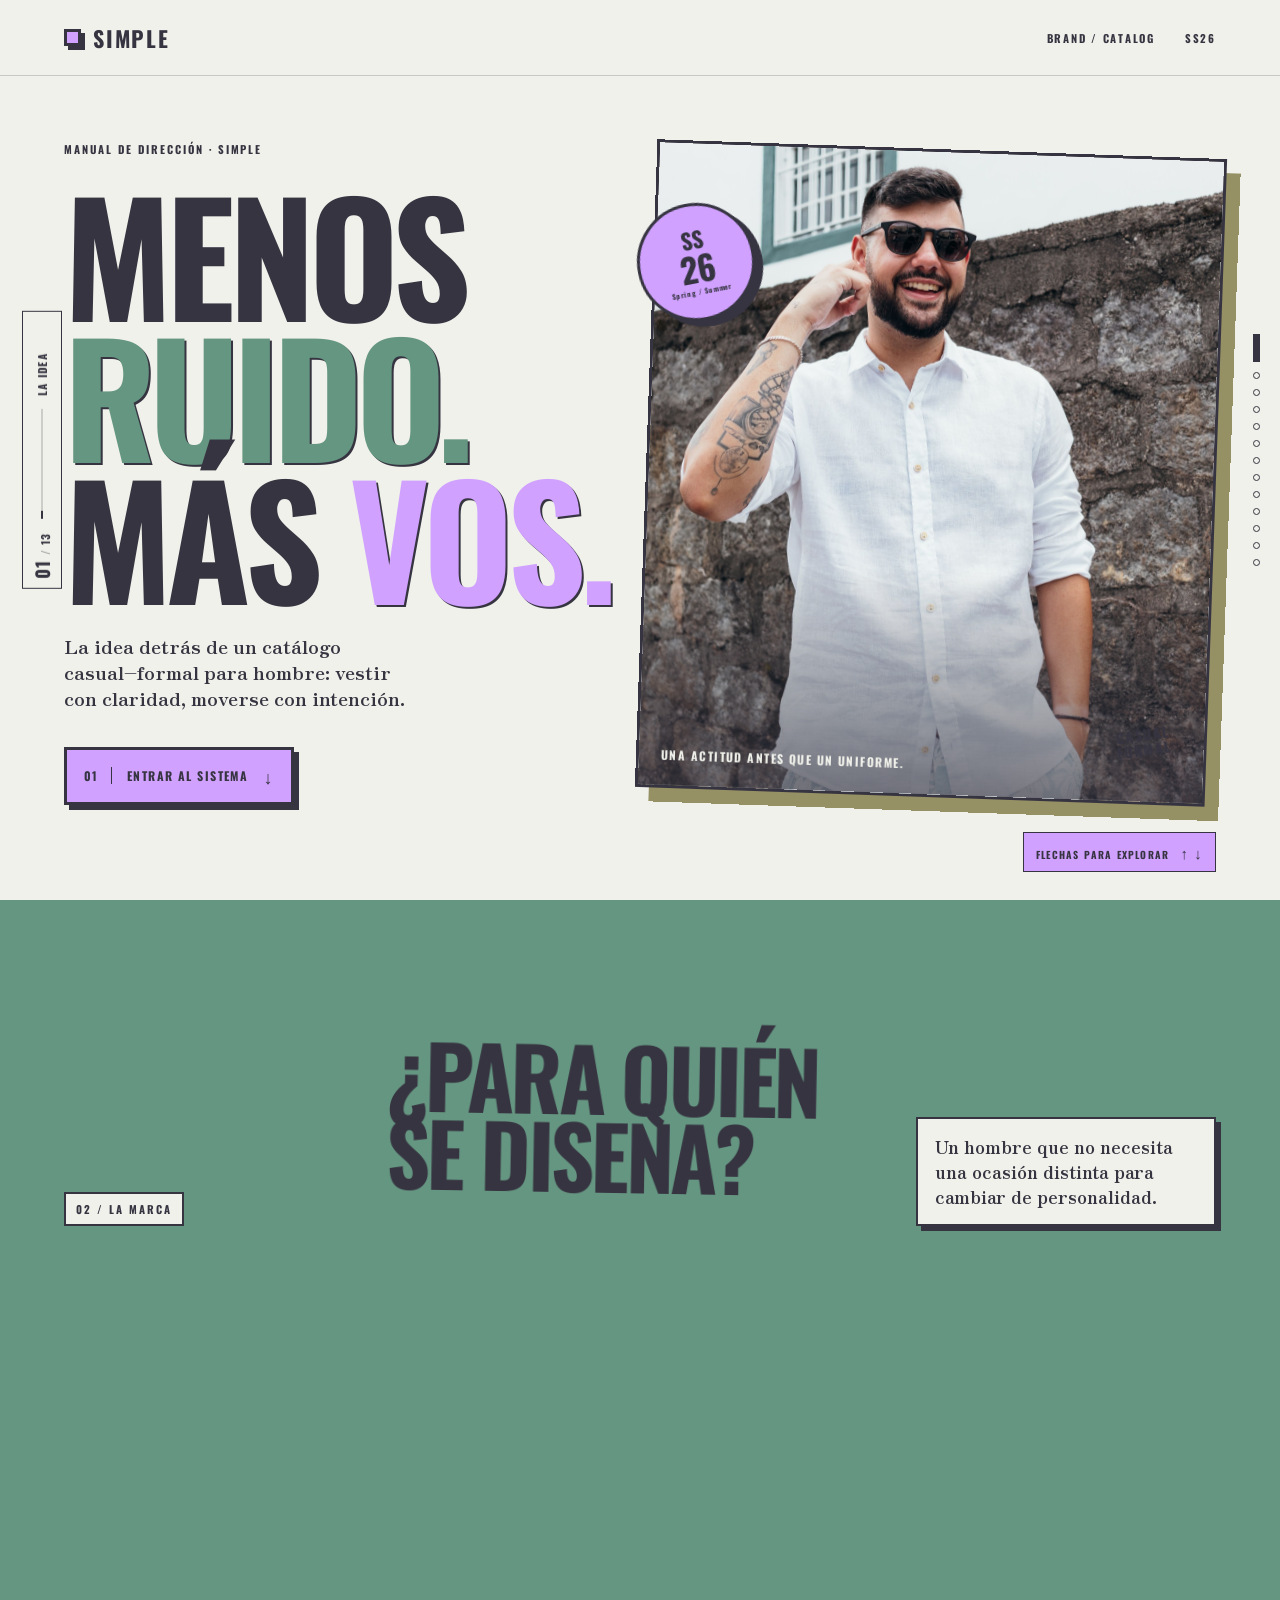
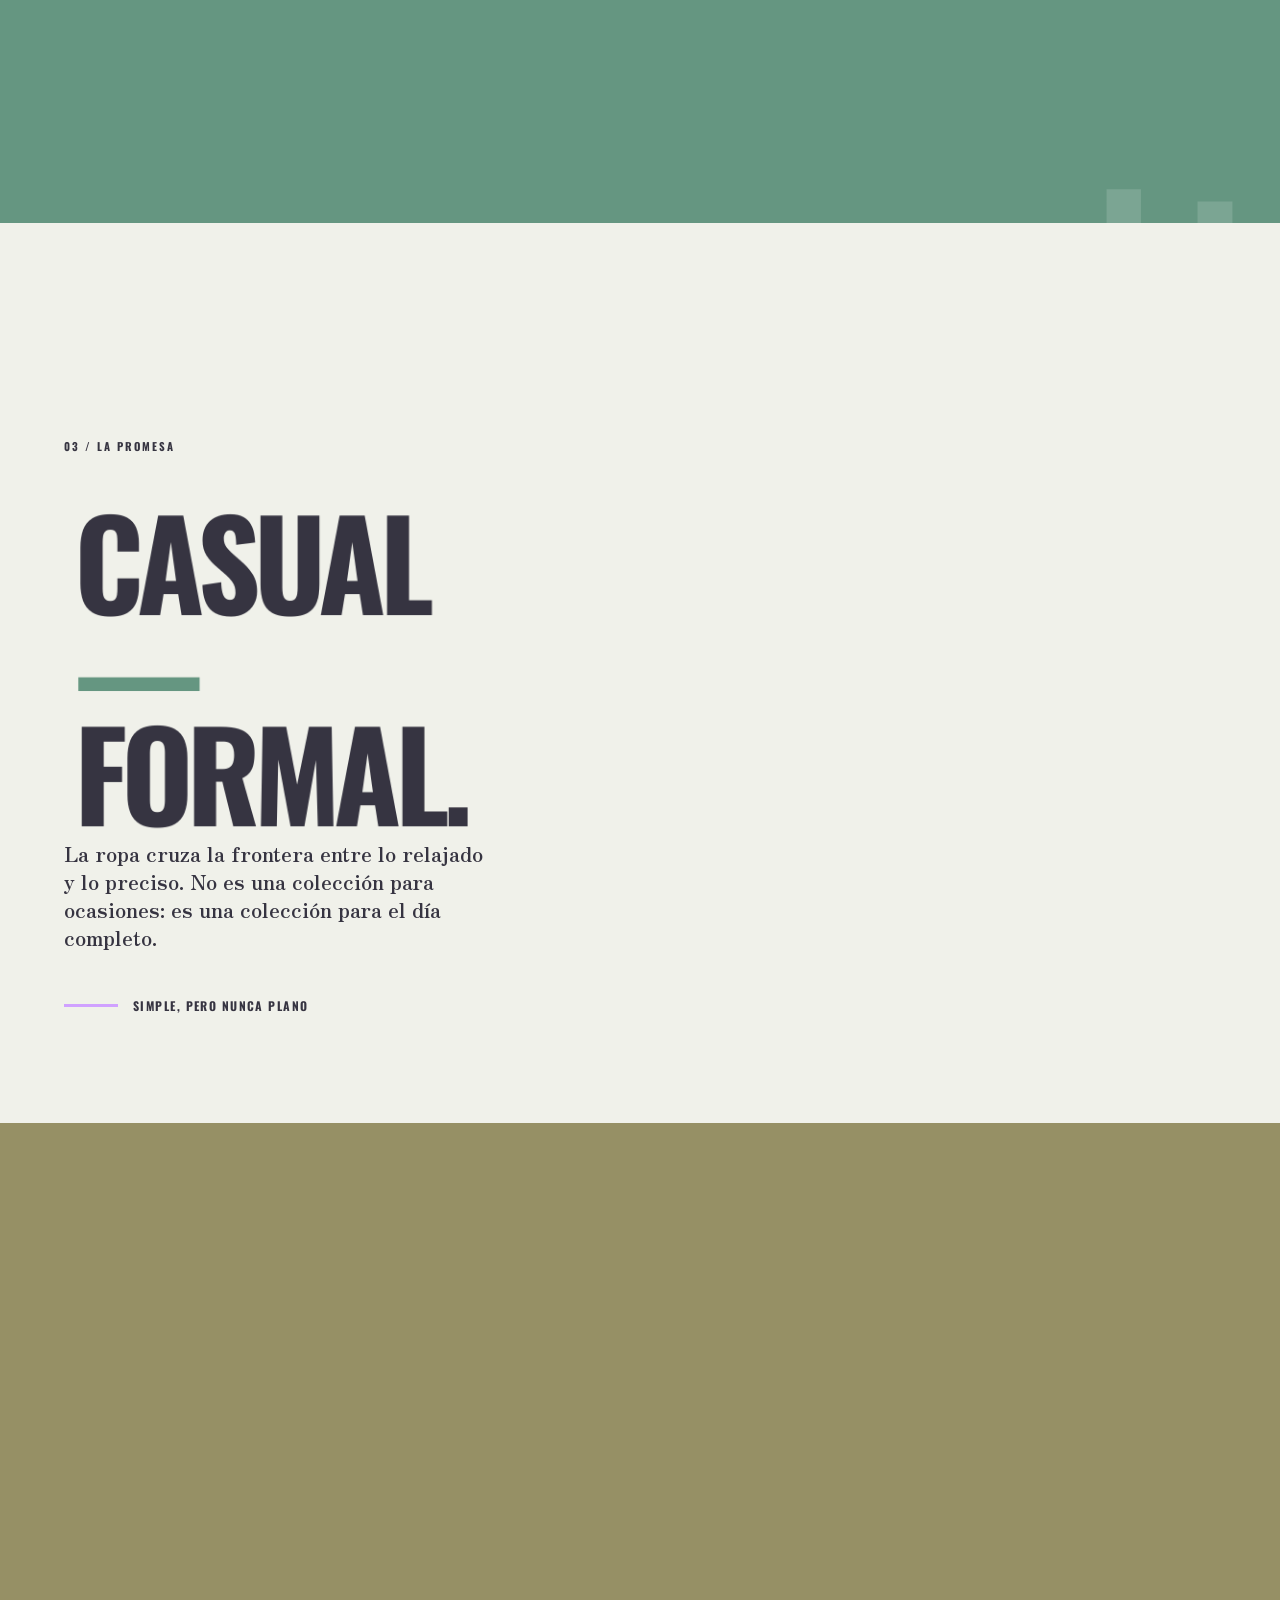
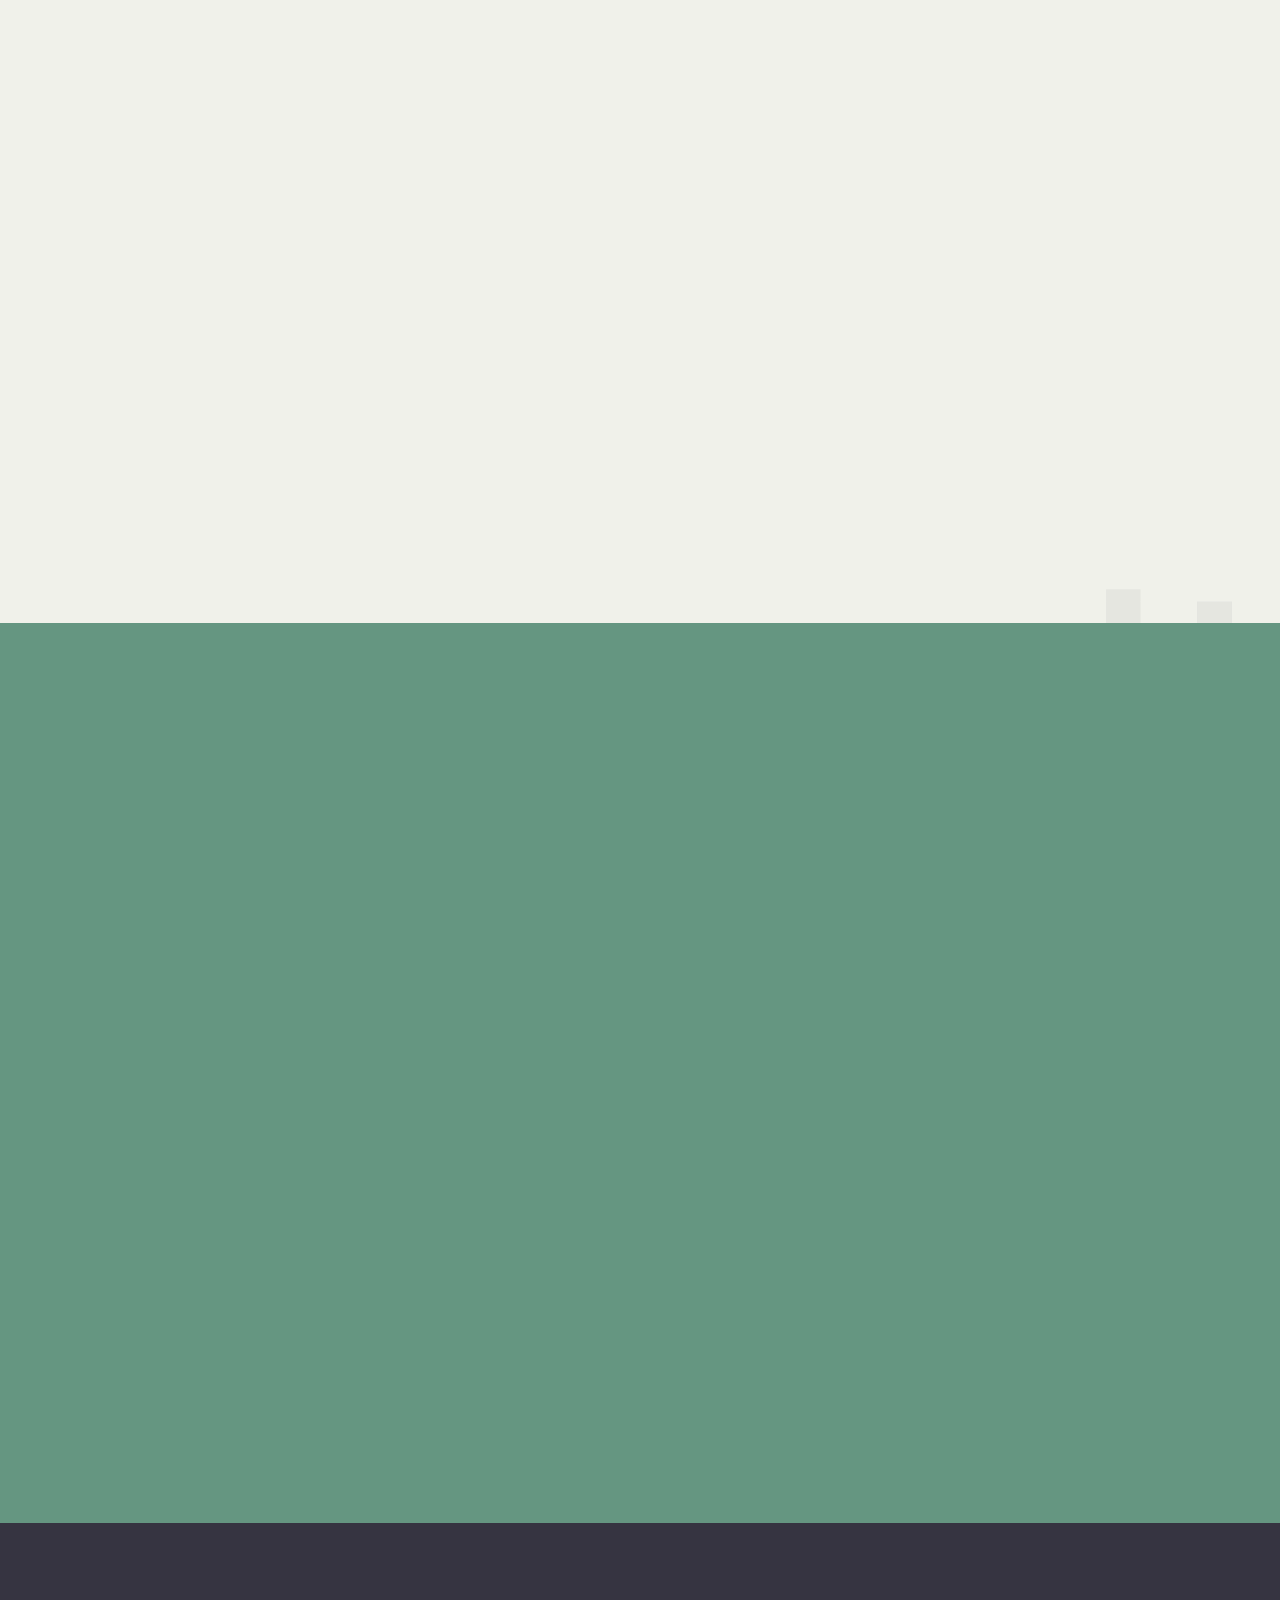
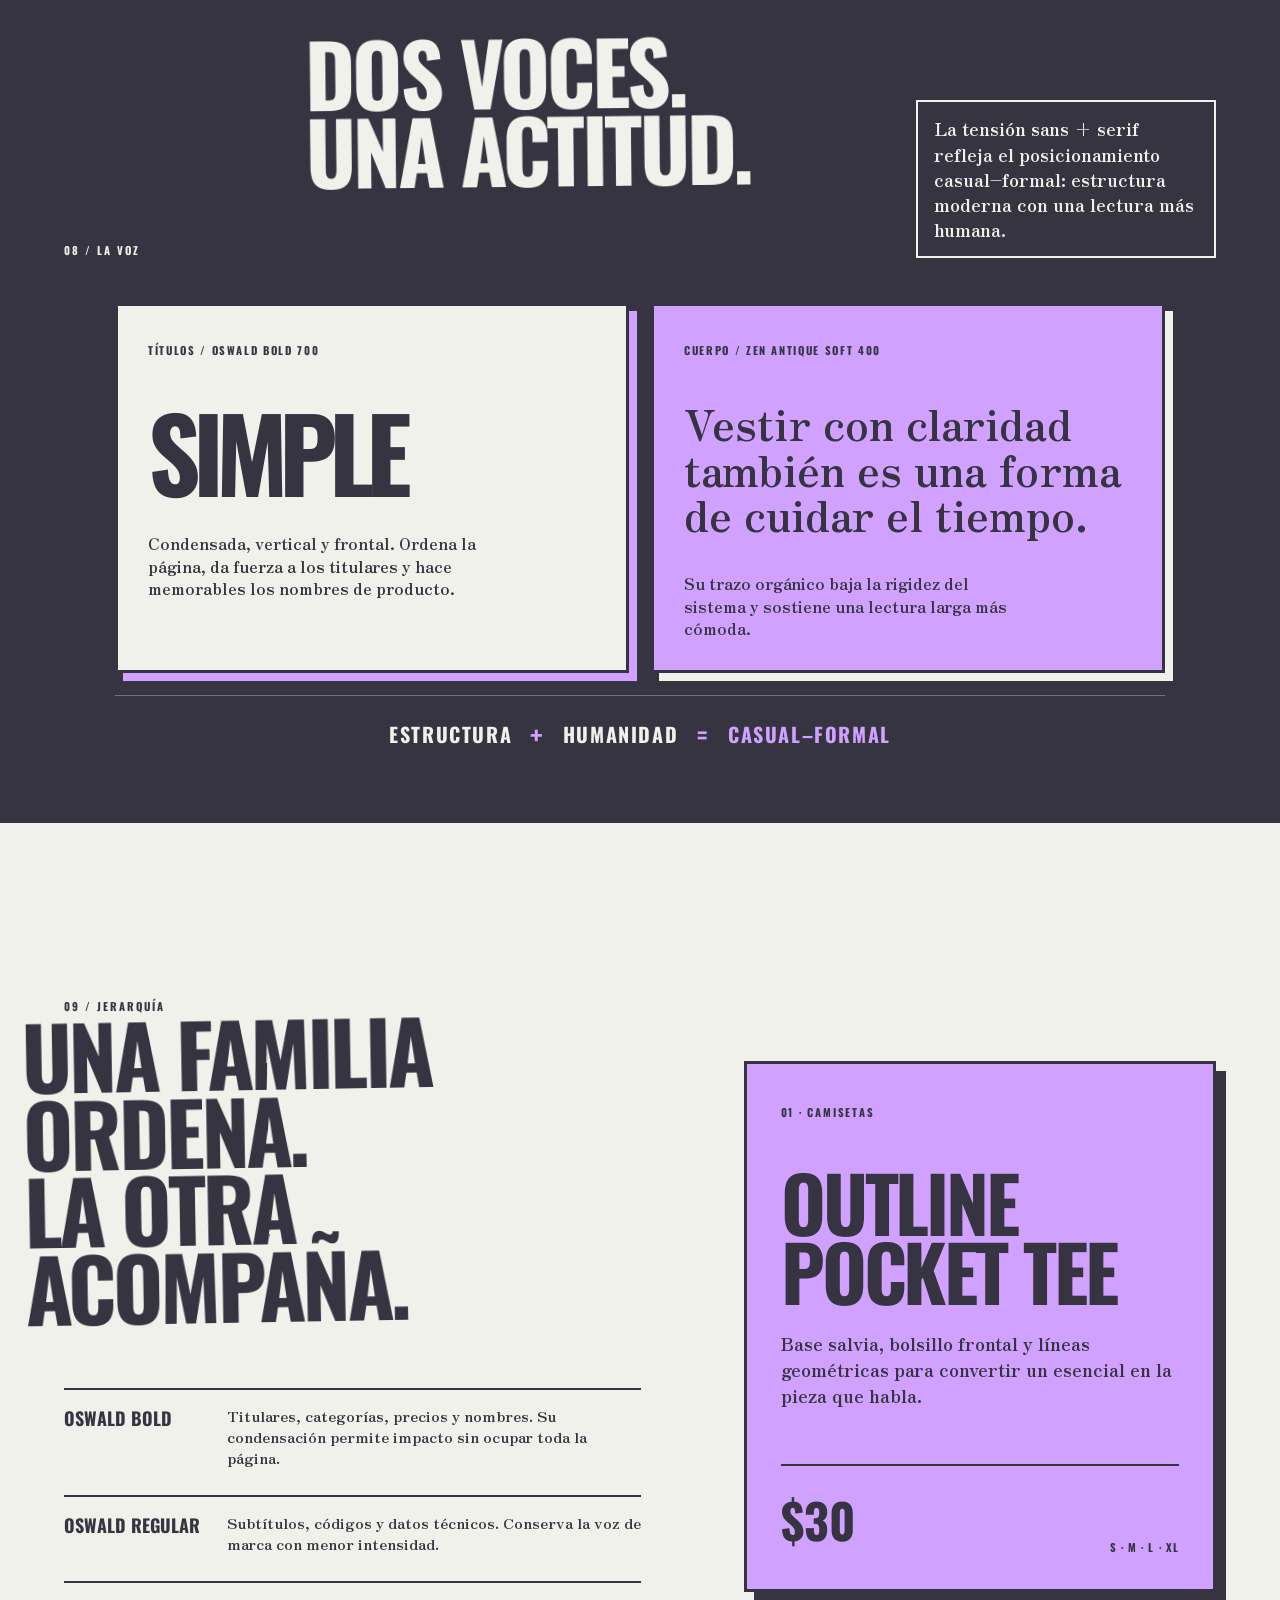
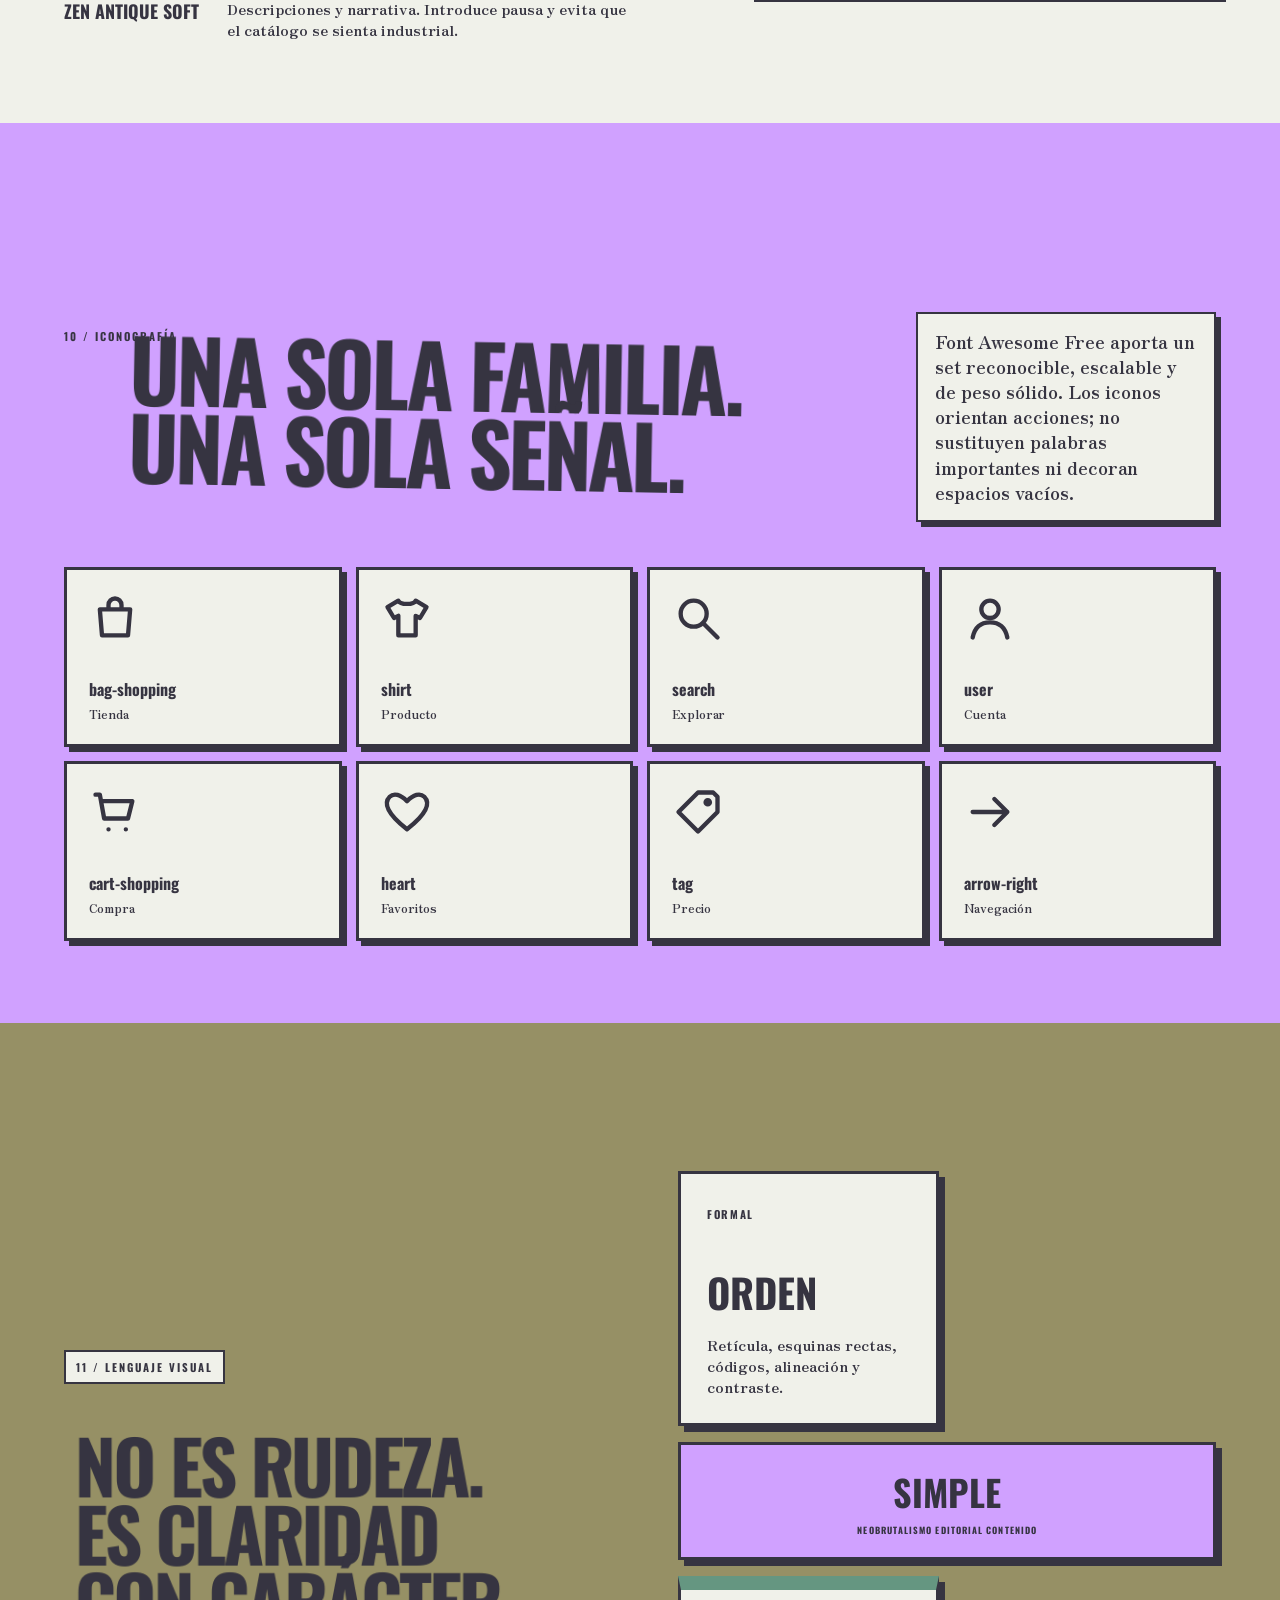
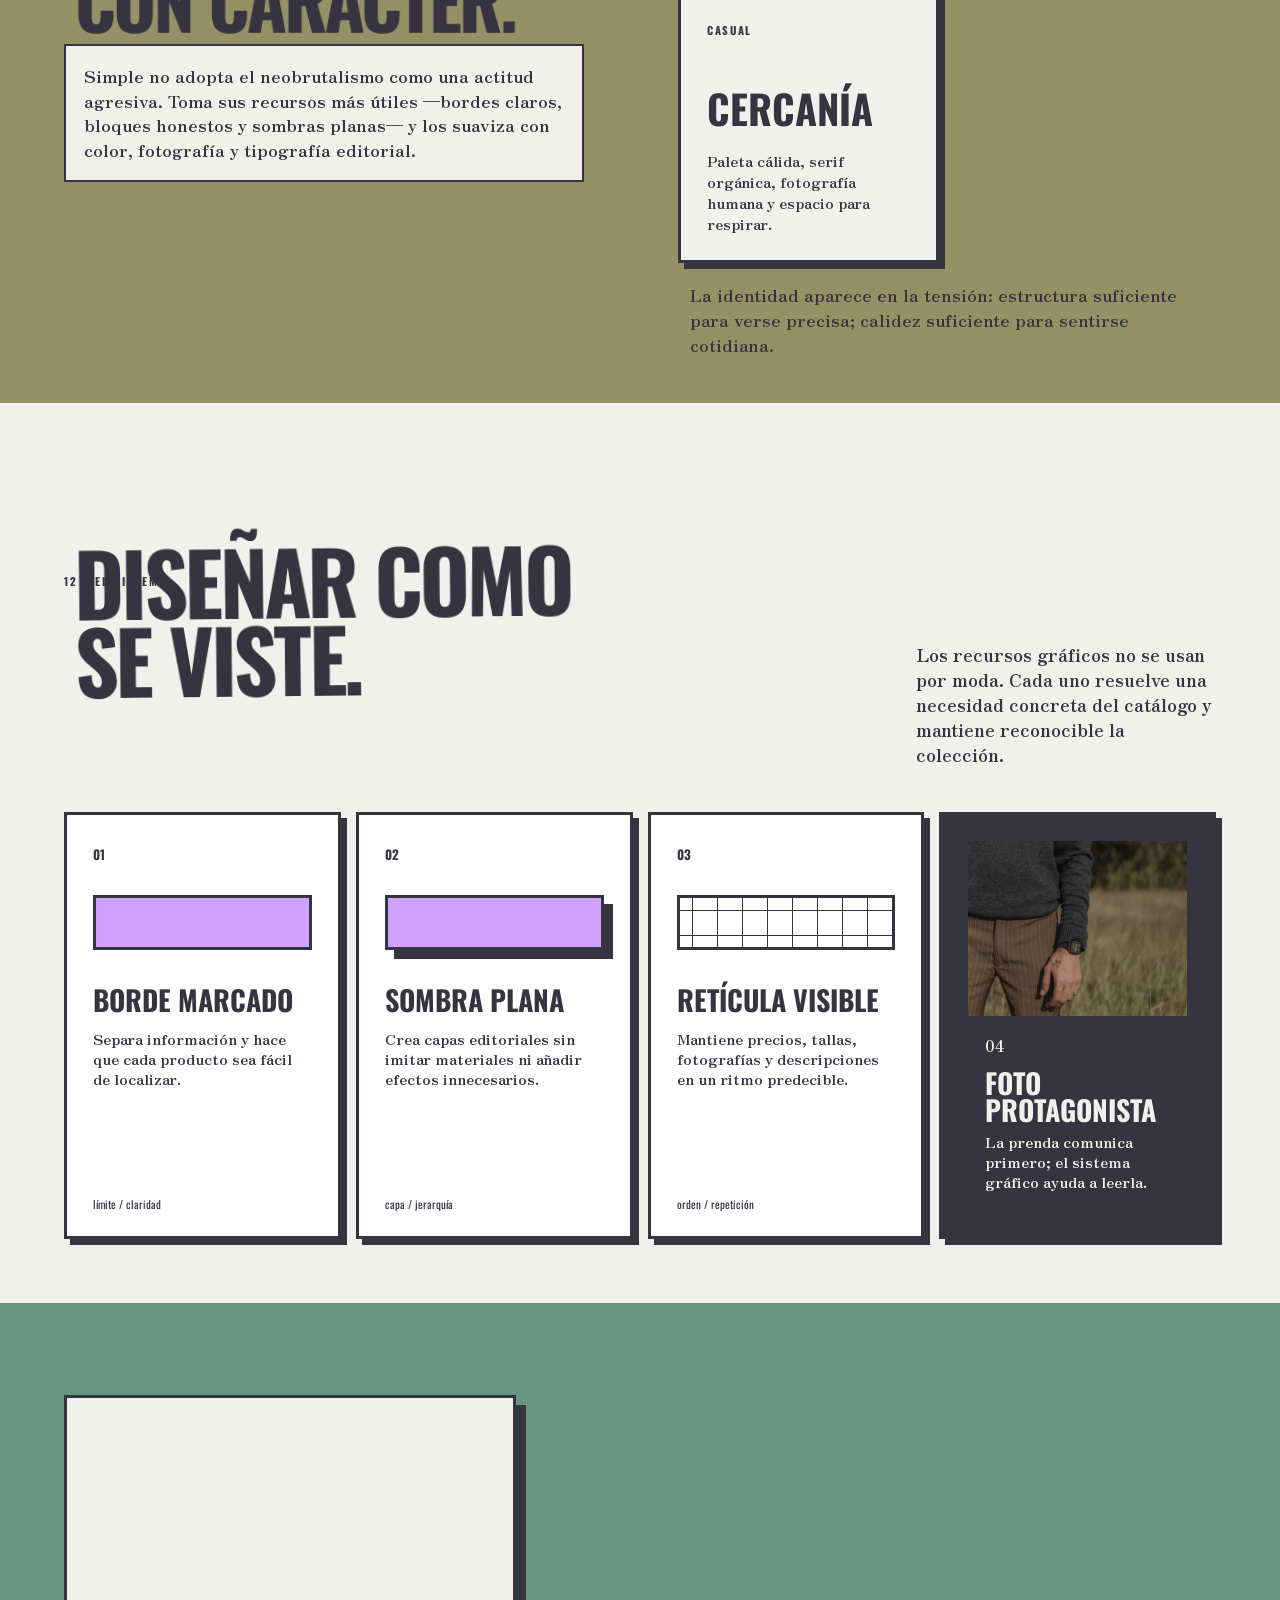
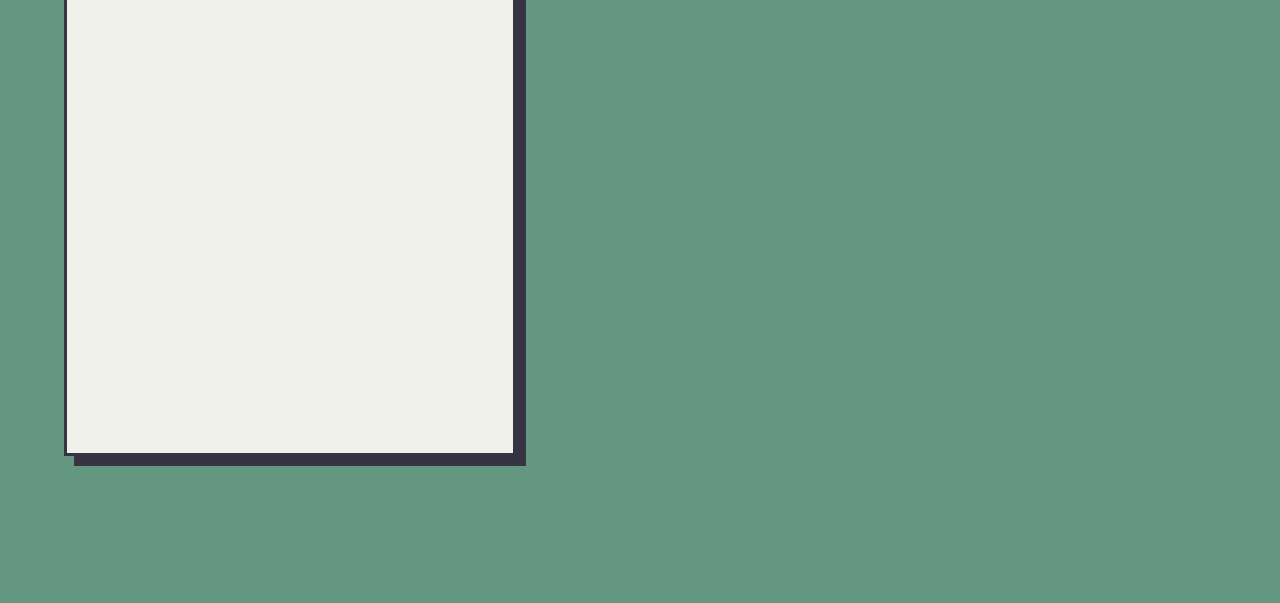
==== index.html @ c54e619d "feat: inicializar catálogo de marca Simple y presentación web interactiva - Añadir presentación web " ====
<!doctype html>
<html lang="es">
<head>
  <meta charset="utf-8">
  <meta name="viewport" content="width=device-width, initial-scale=1">
  <meta name="description" content="Presentación visual del brief y las decisiones de diseño del catálogo Simple.">
  <title>Simple — La idea detrás del catálogo</title>
  <link rel="stylesheet" href="web-manual-simple/styles.css">
</head>
<body>
  <div class="cursor-note" aria-hidden="true">flechas para explorar <span>↑ ↓</span></div>
  <header class="site-header">
    <a class="brand" href="#inicio" aria-label="Simple, volver al inicio"><span class="brand-mark"></span>Simple</a>
    <div class="header-meta"><span>Brand / Catalog</span><span>SS26</span></div>
  </header>

  <aside class="progress" aria-label="Progreso de la presentación">
    <span class="progress-count"><b id="current-slide">01</b><i>/</i><span id="total-slides">13</span></span>
    <div class="progress-track"><span id="progress-fill"></span></div>
    <span class="progress-label" id="progress-label">La idea</span>
  </aside>

  <main id="story">
    <section class="story-section hero" id="inicio" data-label="La idea">
      <div class="hero-grid texture">
        <div class="hero-copy reveal">
          <p class="eyebrow">Manual de dirección · Simple</p>
          <h1>Menos<br><em>ruido.</em><br><span class="hero-line">Más <strong>vos.</strong></span></h1>
          <p class="hero-intro">La idea detrás de un catálogo casual–formal para hombre: vestir con claridad, moverse con intención.</p>
          <a class="jump-link" href="#publico"><span>01</span> entrar al sistema <b>↓</b></a>
        </div>
        <div class="hero-stamp reveal reveal-delay"><span>SS</span><b>26</b><small>Spring / Summer</small></div>
        <figure class="hero-photo image-card reveal reveal-delay-2"><img src="catalogo/portada.jpg" alt="Modelo masculino con camisa blanca frente a una pared de piedra"><figcaption>Una actitud antes que un uniforme.</figcaption></figure>
        <div class="hero-scribble">CASUAL<br>FORMAL</div>
      </div>
    </section>

    <section class="story-section audience" id="publico" data-label="El público">
      <div class="section-shell">
        <div class="section-heading reveal"><p class="eyebrow">02 / La marca</p><h2>¿Para quién<br>se diseña?</h2><p class="heading-copy">Un hombre que no necesita una ocasión distinta para cambiar de personalidad.</p></div>
        <div class="audience-board">
          <article class="profile-card profile-main reveal"><span class="card-index">01</span><div class="profile-avatar"><span>18</span><i>—</i><span>35</span></div><h3>El hombre<br>Simple</h3><p>Busca verse bien sin invertir energía en demostrarlo. Elige prendas que trabajan tanto como él.</p></article>
          <article class="floating-note note-1 reveal reveal-delay"><span class="note-pin"></span><b>ritmo urbano</b><p>Oficina · café · salida nocturna. Un look, más de un contexto.</p></article>
          <article class="floating-note note-2 reveal reveal-delay-2"><span class="note-pin"></span><b>lo que valora</b><p>Funcionalidad, atemporalidad y una personalidad que no se siente forzada.</p></article>
          <div class="target-words reveal reveal-delay-2"><span>claro</span><span>útil</span><span>actual</span></div>
        </div>
      </div>
    </section>

    <section class="story-section position" id="posicionamiento" data-label="Posicionamiento">
      <div class="section-shell split-layout">
        <div class="manifesto reveal"><p class="eyebrow">03 / La promesa</p><h2>Casual<br><span>—</span> formal.</h2><p>La ropa cruza la frontera entre lo relajado y lo preciso. No es una colección para ocasiones: es una colección para el día completo.</p><div class="manifesto-line"><span></span><b>simple, pero nunca plano</b></div></div>
        <div class="stacked-products reveal reveal-delay">
          <figure class="stack-image stack-image-back"><img src="catalogo/Chaqueta/Chaqueta%202.jpg" alt="Modelo con sobrecamisa color café"><figcaption>CAPA</figcaption></figure>
          <figure class="stack-image stack-image-front"><img src="catalogo/Camisetas/camiseta%20especial.jpg" alt="Camiseta verde salvia"><figcaption>BASE</figcaption></figure>
          <div class="stack-label">01<br><small>LOOK SYSTEM</small></div>
        </div>
      </div>
    </section>

    <section class="story-section moodboard" id="moodboard" data-label="Moodboard">
      <div class="section-shell">
        <div class="section-heading heading-inline reveal"><div><p class="eyebrow">04 / El universo visual</p><h2>Moodboard:<br>calma con borde.</h2></div><p class="heading-copy">Texturas honestas, luz urbana y colores que se sienten encontrados, no fabricados.</p></div>
        <div class="mood-grid">
          <figure class="mood-tile mood-large reveal"><img src="catalogo/seccion%20Chaquetas.jpg" alt="Chaquetas en tonos tierra"><figcaption><b>01</b><span>estructura blanda</span></figcaption></figure>
          <figure class="mood-tile mood-small mood-top reveal reveal-delay"><img src="catalogo/Camisas/camisa%202.jpg" alt="Camisa estampada en blanco y negro"><figcaption><b>02</b><span>gráfica medida</span></figcaption></figure>
          <figure class="mood-tile mood-small mood-bottom reveal reveal-delay-2"><img src="catalogo/Pantalones/Pantalon%202.jpg" alt="Pantalón de mezclilla claro"><figcaption><b>03</b><span>movimiento natural</span></figcaption></figure>
          <div class="mood-quote reveal reveal-delay-2">“Nada decorativo.<br><em>Todo intencional.</em>”</div>
        </div>
      </div>
    </section>

    <section class="story-section color-origin" id="origen-color" data-label="Origen del color">
      <div class="section-shell color-origin-layout">
        <div class="section-heading reveal"><p class="eyebrow">05 / Origen cromático</p><h2>La paleta<br>no salió al azar.</h2><p class="heading-copy">Parte de un neutro cálido y se expande mediante relaciones del círculo cromático: armonía cuadrada, complementario dividido y contraste profundo.</p></div>
        <div class="chromatic-board reveal reveal-delay">
          <div class="color-wheel" aria-label="Representación del círculo cromático y los puntos usados por Simple"><span class="wheel-center">SIMPLE<small>sistema cromático</small></span><i class="wheel-marker marker-base" title="Base"></i><i class="wheel-marker marker-green" title="Verde sage"></i><i class="wheel-marker marker-lilac" title="Lila"></i><i class="wheel-marker marker-ink" title="Azul noche"></i></div>
          <div class="harmony-notes">
            <article><b>01 · Punto de partida</b><p>El beige claro funciona como papel: recibe la fotografía y reduce la fatiga visual.</p></article>
            <article><b>02 · Armonía cuadrada</b><p>El verde sage aparece como cuarto tono de la relación square: equilibra sin competir con la tierra.</p></article>
            <article><b>03 · Complementario dividido</b><p>El lila ocupa el gesto inesperado. Se reserva para llamados, etiquetas y momentos de atención.</p></article>
          </div>
        </div>
      </div>
    </section>

    <section class="story-section color-section" id="color" data-label="Paleta">
      <div class="section-shell">
        <div class="section-heading heading-inline reveal"><div><p class="eyebrow">06 / La paleta</p><h2>Cinco colores.<br>Cinco funciones.</h2></div><p class="heading-copy">La armonía no depende de usar todos los tonos al mismo tiempo, sino de asignar a cada uno un trabajo específico.</p></div>
        <div class="palette-detail">
          <article class="color-card reveal"><div class="color-chip chip-base"></div><div><b>Base</b><code>#F0F1EA</code><p>Beige muy claro. Es el equivalente digital del papel y el fondo dominante del catálogo.</p></div></article>
          <article class="color-card reveal reveal-delay"><div class="color-chip chip-olive"></div><div><b>Principal</b><code>#969065</code><p>Una derivación del beige base, oscurecida aproximadamente 25 %: tierra, arcilla y calidez sin estridencia.</p></div></article>
          <article class="color-card reveal reveal-delay-2"><div class="color-chip chip-green"></div><div><b>Secundario</b><code>#659681</code><p>Verde sage de equilibrio. Acompaña al principal y comunica calma y naturalidad.</p></div></article>
          <article class="color-card reveal"><div class="color-chip chip-lilac"></div><div><b>Acento</b><code>#D0A1FF</code><p>Lila complementario dividido. Sorprende sin gritar y dirige la mirada hacia lo importante.</p></div></article>
          <article class="color-card reveal reveal-delay"><div class="color-chip chip-ink"></div><div><b>Texto</b><code>#363441</code><p>Azul noche profundo. Mantiene el contraste sin recurrir a la dureza del negro puro.</p></div></article>
        </div>
      </div>
    </section>

    <section class="story-section color-use" id="uso-color" data-label="Uso del color">
      <div class="section-shell">
        <div class="section-heading heading-inline reveal"><div><p class="eyebrow">07 / Aplicación cromática</p><h2>Del papel<br>a la profundidad.</h2></div><p class="heading-copy">El degradado principal recorre del beige base al oliva. Se usa para crear transición y atmósfera, nunca detrás de texto pequeño.</p></div>
        <div class="gradient-system">
          <div class="gradient-sample reveal"><span>BASE · #F0F1EA</span><strong>DEGRADADO BASE → PRINCIPAL</strong><span>PRINCIPAL · #969065</span></div>
          <div class="color-role-grid">
            <article class="role-card reveal"><span class="role-bar role-base"></span><b>Dominante</b><p>Base y espacios de respiración.</p></article>
            <article class="role-card reveal reveal-delay"><span class="role-bar role-structure"></span><b>Estructura</b><p>Texto, bordes y jerarquía.</p></article>
            <article class="role-card reveal reveal-delay-2"><span class="role-bar role-support"></span><b>Apoyo</b><p>Secciones, datos y equilibrio.</p></article>
            <article class="role-card reveal reveal-delay-2"><span class="role-bar role-accent"></span><b>Acento</b><p>Precio, etiquetas y acciones.</p></article>
          </div>
        </div>
      </div>
    </section>

    <section class="story-section type-section" id="tipografia" data-label="Tipografía">
      <div class="section-shell">
        <div class="section-heading reveal"><p class="eyebrow">08 / La voz</p><h2>Dos voces.<br>Una actitud.</h2><p class="heading-copy">La tensión sans + serif refleja el posicionamiento casual–formal: estructura moderna con una lectura más humana.</p></div>
        <div class="type-stage">
          <article class="type-specimen oswald-specimen reveal"><span class="specimen-label">Títulos / Oswald Bold 700</span><div class="type-big">SIMPLE</div><p>Condensada, vertical y frontal. Ordena la página, da fuerza a los titulares y hace memorables los nombres de producto.</p></article>
          <article class="type-specimen zen-specimen reveal reveal-delay"><span class="specimen-label">Cuerpo / Zen Antique Soft 400</span><div class="type-body">Vestir con claridad también es una forma de cuidar el tiempo.</div><p>Su trazo orgánico baja la rigidez del sistema y sostiene una lectura larga más cómoda.</p></article>
          <div class="type-equation reveal reveal-delay-2"><span>estructura</span><b>+</b><span>humanidad</span><b>=</b><strong>casual–formal</strong></div>
        </div>
      </div>
    </section>

    <section class="story-section type-logic" id="jerarquia" data-label="Jerarquía tipográfica">
      <div class="section-shell type-logic-layout">
        <div class="type-rationale reveal"><p class="eyebrow">09 / Jerarquía</p><h2>Una familia ordena.<br>La otra acompaña.</h2><div class="rationale-list"><article><b>Oswald Bold</b><p>Titulares, categorías, precios y nombres. Su condensación permite impacto sin ocupar toda la página.</p></article><article><b>Oswald Regular</b><p>Subtítulos, códigos y datos técnicos. Conserva la voz de marca con menor intensidad.</p></article><article><b>Zen Antique Soft</b><p>Descripciones y narrativa. Introduce pausa y evita que el catálogo se sienta industrial.</p></article></div></div>
        <div class="hierarchy-demo reveal reveal-delay"><span class="demo-kicker">01 · CAMISETAS</span><strong>OUTLINE<br>POCKET TEE</strong><p>Base salvia, bolsillo frontal y líneas geométricas para convertir un esencial en la pieza que habla.</p><div><b>$30</b><small>S · M · L · XL</small></div></div>
      </div>
    </section>

    <section class="story-section icon-section" id="iconos" data-label="Iconografía">
      <div class="section-shell">
        <div class="section-heading heading-inline reveal"><div><p class="eyebrow">10 / Iconografía</p><h2>Una sola familia.<br>Una sola señal.</h2></div><p class="heading-copy">Font Awesome Free aporta un set reconocible, escalable y de peso sólido. Los iconos orientan acciones; no sustituyen palabras importantes ni decoran espacios vacíos.</p></div>
        <div class="icon-system-grid">
          <article class="icon-system-card reveal"><svg viewBox="0 0 24 24"><path d="M5 8h14l-1 12H6L5 8Z M9 8V6a3 3 0 0 1 6 0v2"/></svg><b>bag-shopping</b><small>Tienda</small></article>
          <article class="icon-system-card reveal"><svg viewBox="0 0 24 24"><path d="m8 4-5 3 3 5 2-1v9h8v-9l2 1 3-5-5-3c-1 2-7 2-8 0Z"/></svg><b>shirt</b><small>Producto</small></article>
          <article class="icon-system-card reveal reveal-delay"><svg viewBox="0 0 24 24"><circle cx="10" cy="10" r="6"/><path d="m15 15 6 6"/></svg><b>search</b><small>Explorar</small></article>
          <article class="icon-system-card reveal reveal-delay"><svg viewBox="0 0 24 24"><circle cx="12" cy="8" r="4"/><path d="M4 21c1-5 4-7 8-7s7 2 8 7"/></svg><b>user</b><small>Cuenta</small></article>
          <article class="icon-system-card reveal reveal-delay"><svg viewBox="0 0 24 24"><path d="M3 4h2l2 11h11l2-8H6 M9 20h.01 M17 20h.01"/></svg><b>cart-shopping</b><small>Compra</small></article>
          <article class="icon-system-card reveal reveal-delay-2"><svg viewBox="0 0 24 24"><path d="M20 5c-2-2-5-1-8 2-3-3-6-4-8-2-3 3-1 8 8 15 9-7 11-12 8-15Z"/></svg><b>heart</b><small>Favoritos</small></article>
          <article class="icon-system-card reveal reveal-delay-2"><svg viewBox="0 0 24 24"><path d="M3 12 12 3h7l2 2v7l-9 9-9-9Z"/><circle cx="16.5" cy="7.5" r="1"/></svg><b>tag</b><small>Precio</small></article>
          <article class="icon-system-card reveal reveal-delay-2"><svg viewBox="0 0 24 24"><path d="M4 12h16m-6-6 6 6-6 6"/></svg><b>arrow-right</b><small>Navegación</small></article>
        </div>
      </div>
    </section>

    <section class="story-section design-language" id="lenguaje" data-label="Lenguaje visual">
      <div class="section-shell language-layout">
        <div class="language-copy reveal"><p class="eyebrow">11 / Lenguaje visual</p><h2>No es rudeza.<br>Es claridad<br>con carácter.</h2><p>Simple no adopta el neobrutalismo como una actitud agresiva. Toma sus recursos más útiles —bordes claros, bloques honestos y sombras planas— y los suaviza con color, fotografía y tipografía editorial.</p></div>
        <div class="balance-board reveal reveal-delay"><div class="balance-side formal-side"><span>FORMAL</span><b>Orden</b><p>Retícula, esquinas rectas, códigos, alineación y contraste.</p></div><div class="balance-center">SIMPLE<small>neobrutalismo editorial contenido</small></div><div class="balance-side casual-side"><span>CASUAL</span><b>Cercanía</b><p>Paleta cálida, serif orgánica, fotografía humana y espacio para respirar.</p></div><p class="balance-conclusion">La identidad aparece en la tensión: estructura suficiente para verse precisa; calidez suficiente para sentirse cotidiana.</p></div>
      </div>
    </section>

    <section class="story-section decisions" id="decisiones" data-label="Sistema del catálogo">
      <div class="section-shell">
        <div class="section-heading heading-inline reveal"><div><p class="eyebrow">12 / El sistema</p><h2>Diseñar como<br>se viste.</h2></div><p class="heading-copy">Los recursos gráficos no se usan por moda. Cada uno resuelve una necesidad concreta del catálogo y mantiene reconocible la colección.</p></div>
        <div class="decision-grid">
          <article class="decision-card reveal"><span>01</span><div class="rule-demo rule-border"></div><h3>Borde marcado</h3><p>Separa información y hace que cada producto sea fácil de localizar.</p><code>límite / claridad</code></article>
          <article class="decision-card reveal reveal-delay"><span>02</span><div class="rule-demo rule-shadow"></div><h3>Sombra plana</h3><p>Crea capas editoriales sin imitar materiales ni añadir efectos innecesarios.</p><code>capa / jerarquía</code></article>
          <article class="decision-card reveal reveal-delay-2"><span>03</span><div class="rule-demo rule-grid"></div><h3>Retícula visible</h3><p>Mantiene precios, tallas, fotografías y descripciones en un ritmo predecible.</p><code>orden / repetición</code></article>
          <article class="decision-card decision-photo reveal reveal-delay-2"><img src="catalogo/Pantalones/Pantalon%201.jpg" alt="Pantalón de vestir color café"><div><span>04</span><h3>Foto protagonista</h3><p>La prenda comunica primero; el sistema gráfico ayuda a leerla.</p></div></article>
        </div>
      </div>
    </section>

    <section class="story-section closing-section" id="catalogo" data-label="Aplicación">
      <div class="closing-grid texture">
        <div class="closing-copy reveal"><p class="eyebrow">13 / Aplicación</p><h2>Una idea que<br>se puede <em>usar.</em></h2><p>El catálogo no explica la marca: la hace visible. Cada página convierte una decisión estratégica en una experiencia de compra clara, editorial y con carácter.</p><a class="closing-button" href="catalogo/revista-interactiva.html">ver el catálogo <span>↗</span></a></div>
        <div class="closing-collage reveal reveal-delay"><figure class="closing-photo photo-a"><img src="catalogo/Calzado/Calzado%20especial.jpg" alt="Modelo masculino con sneakers"></figure><figure class="closing-photo photo-b"><img src="catalogo/Shorts/Short%20especial.jpg" alt="Modelo masculino con shorts"></figure><div class="closing-tag">SIMPLE<br><small>LESS, BUT BETTER</small></div></div>
      </div>
    </section>
  </main>
  <nav class="section-nav" aria-label="Secciones"><div id="nav-dots"></div></nav>
  <script src="web-manual-simple/app.js"></script>
</body>
</html>
---- web-manual-simple/styles.css ----
@font-face{font-family:Oswald;src:url('../catalogo/fonts/Oswald-Regular.ttf')}@font-face{font-family:Oswald;src:url('../catalogo/fonts/Oswald-Bold.ttf');font-weight:700}@font-face{font-family:Zen;src:url('../catalogo/fonts/ZenAntiqueSoft-Regular.ttf')} 
:root{--base:#f0f1ea;--olive:#969065;--green:#659681;--lilac:#d0a1ff;--ink:#363441;--paper:#fff;--line:3px solid var(--ink);--shadow:8px 8px 0 var(--ink);--sans:Oswald,'Arial Narrow',sans-serif;--serif:Zen,Georgia,serif;--gutter:clamp(22px,5vw,82px)}
*{box-sizing:border-box}html{scroll-behavior:smooth;background:var(--base)}body{margin:0;color:var(--ink);background:var(--base);font-family:var(--serif);overflow-x:hidden}a{color:inherit}img{display:block;width:100%;height:100%;object-fit:cover}figure,p,h1,h2,h3{margin:0}.site-header{position:fixed;z-index:20;top:0;left:0;right:0;height:76px;padding:0 var(--gutter);display:flex;align-items:center;justify-content:space-between;border-bottom:1px solid #36344136;background:#f0f1eae6;backdrop-filter:blur(12px);font-family:var(--sans);text-transform:uppercase}.brand{display:flex;align-items:center;gap:12px;font-size:22px;font-weight:700;letter-spacing:.08em;text-decoration:none}.brand-mark{width:17px;height:17px;border:3px solid var(--ink);background:var(--lilac);box-shadow:4px 4px 0 var(--ink)}.header-meta{display:flex;gap:30px;font-size:11px;font-weight:700;letter-spacing:.16em}.cursor-note{position:fixed;z-index:21;right:var(--gutter);bottom:28px;padding:8px 12px;border:1px solid var(--ink);background:var(--lilac);font:700 10px var(--sans);letter-spacing:.12em;text-transform:uppercase}.cursor-note span{font-size:15px;margin-left:7px}.progress{position:fixed;z-index:22;top:50%;left:22px;display:flex;align-items:center;gap:13px;transform:rotate(-90deg) translateX(-50%);transform-origin:left top;font:700 11px var(--sans);letter-spacing:.12em;text-transform:uppercase}.progress-count{white-space:nowrap}.progress-count b{font-size:18px}.progress-count i{font-style:normal;margin:0 4px;opacity:.45}.progress-track{width:110px;height:2px;background:#36344130}.progress-track span{display:block;width:12.5%;height:100%;background:var(--ink);transition:width .7s cubic-bezier(.22,1,.36,1)}.progress-label{min-width:75px}.section-nav{position:fixed;z-index:20;top:50%;right:var(--gutter);display:grid;gap:10px;transform:translateY(-50%)}.nav-dot{width:7px;height:7px;padding:0;border:1px solid var(--ink);border-radius:50%;background:transparent;cursor:pointer;transition:.3s}.nav-dot.active{height:28px;border-radius:0;background:var(--ink)}.story-section{position:relative;min-height:100svh;padding:118px var(--gutter) 72px;display:grid;align-items:center;overflow:hidden;scroll-snap-align:start}.texture:after{content:'';position:absolute;inset:0;pointer-events:none;opacity:.35;background-image:linear-gradient(90deg,transparent 49.8%,#36344116 50%,transparent 50.2%),linear-gradient(0deg,transparent 49.8%,#36344116 50%,transparent 50.2%);background-size:36px 36px}.hero-grid,.closing-grid{position:relative;width:100%;min-height:calc(100svh - 190px);display:grid;grid-template-columns:minmax(250px,.85fr) minmax(320px,1.15fr);align-items:center;gap:clamp(30px,7vw,120px);max-width:1400px;margin:auto}.eyebrow{font:700 11px var(--sans);letter-spacing:.18em;text-transform:uppercase}.hero-copy{position:relative;z-index:2}.hero h1{margin:25px 0 28px;font:700 clamp(72px,12vw,180px)/.75 var(--sans);letter-spacing:-.065em;text-transform:uppercase}.hero h1 em{color:var(--green);font-style:normal;text-shadow:7px 7px 0 var(--ink)}.hero h1 strong{color:var(--lilac);font-weight:700;text-shadow:7px 7px 0 var(--ink)}.hero-intro{max-width:350px;font-size:clamp(17px,1.5vw,22px);line-height:1.35}.jump-link,.closing-button{display:inline-flex;align-items:center;gap:15px;margin-top:35px;padding:13px 17px;border:var(--line);box-shadow:5px 5px 0 var(--ink);background:var(--lilac);font:700 12px var(--sans);letter-spacing:.12em;text-transform:uppercase;text-decoration:none;transition:transform .25s,box-shadow .25s}.jump-link:hover,.closing-button:hover{transform:translate(3px,3px);box-shadow:2px 2px 0 var(--ink)}.jump-link span{padding-right:12px;border-right:1px solid currentColor}.jump-link b{font-size:18px}.hero-photo{position:relative;z-index:1;justify-self:end;width:min(100%,570px);height:min(72vh,690px);border:var(--line);box-shadow:14px 14px 0 var(--olive);transform:rotate(2deg)}.hero-photo:before{content:'';position:absolute;z-index:1;inset:0;background:linear-gradient(180deg,transparent 65%,#363441a8)}.hero-photo figcaption{position:absolute;z-index:2;bottom:22px;left:22px;color:var(--base);font:700 12px var(--sans);letter-spacing:.12em;text-transform:uppercase}.hero-stamp{position:absolute;z-index:3;right:40%;top:12%;display:grid;place-items:center;width:108px;height:108px;border:var(--line);border-radius:50%;background:var(--lilac);box-shadow:7px 7px 0 var(--ink);font:700 25px/.8 var(--sans);text-align:center;transform:rotate(-11deg)}.hero-stamp b{font-size:38px}.hero-stamp small{font-size:8px;letter-spacing:.08em}.hero-scribble{position:absolute;z-index:3;right:4%;bottom:10%;font:700 14px/1.05 var(--sans);letter-spacing:.1em;text-align:right;transform:rotate(-8deg)}.section-shell{position:relative;z-index:1;width:100%;max-width:1280px;margin:auto}.section-heading{display:flex;align-items:end;justify-content:space-between;gap:40px;margin-bottom:45px}.section-heading h2{margin-top:17px;font:700 clamp(52px,7vw,104px)/.82 var(--sans);letter-spacing:-.055em;text-transform:uppercase}.heading-copy{max-width:300px;font-size:18px;line-height:1.4}.audience{background:var(--green)}.audience:before,.color-section:before{content:'AUDIENCE';position:absolute;right:-2vw;bottom:2vh;color:#ffffff25;font:700 clamp(120px,22vw,360px)/.7 var(--sans);letter-spacing:-.08em;transform:rotate(-90deg);transform-origin:right bottom}.audience-board{position:relative;min-height:510px}.profile-card{position:absolute;left:10%;top:22px;width:min(360px,45vw);padding:30px;border:var(--line);box-shadow:var(--shadow);background:var(--base);transform:rotate(-3deg)}.card-index{position:absolute;right:22px;top:20px;font:700 13px var(--sans)}.profile-avatar{width:100px;height:100px;display:grid;place-items:center;border:var(--line);border-radius:50%;background:var(--lilac);font:700 28px/.72 var(--sans);text-align:center}.profile-avatar i{font-style:normal;font-size:20px}.profile-card h3{margin:30px 0 14px;font:700 49px/.83 var(--sans);text-transform:uppercase}.profile-card p,.floating-note p{font-size:16px;line-height:1.4}.floating-note{position:absolute;width:270px;padding:22px 24px;border:var(--line);box-shadow:6px 6px 0 var(--ink);background:var(--paper)}.floating-note b{display:block;margin-bottom:8px;font:700 16px var(--sans);text-transform:uppercase}.note-pin{position:absolute;top:-9px;left:50%;width:18px;height:18px;border:3px solid var(--ink);border-radius:50%;background:var(--lilac)}.note-1{right:16%;top:0;transform:rotate(5deg)}.note-2{right:26%;bottom:0;background:var(--olive);color:var(--base);transform:rotate(-4deg)}.target-words{position:absolute;right:4%;top:42%;display:grid;gap:5px;font:700 31px/.85 var(--sans);text-align:right;text-transform:uppercase}.target-words span:nth-child(1){color:var(--lilac)}.target-words span:nth-child(2){color:var(--base)}.position{background:var(--base)}.split-layout{display:grid;grid-template-columns:1fr 1fr;align-items:center;gap:clamp(35px,9vw,150px)}.manifesto h2{margin:28px 0;font:700 clamp(70px,10vw,150px)/.72 var(--sans);letter-spacing:-.08em;text-transform:uppercase}.manifesto h2 span{color:var(--green)}.manifesto>p:not(.eyebrow){max-width:430px;font-size:20px;line-height:1.4}.manifesto-line{display:flex;align-items:center;gap:15px;margin-top:45px;font:700 12px var(--sans);letter-spacing:.12em;text-transform:uppercase}.manifesto-line span{width:54px;height:3px;background:var(--lilac)}.stacked-products{position:relative;height:600px}.stack-image{position:absolute;width:64%;height:74%;overflow:hidden;border:var(--line);box-shadow:10px 10px 0 var(--ink)}.stack-image img{filter:saturate(.75)}.stack-image figcaption{position:absolute;bottom:18px;left:20px;color:var(--base);font:700 12px var(--sans);letter-spacing:.18em}.stack-image-back{right:0;top:0;transform:rotate(5deg)}.stack-image-front{left:3%;bottom:0;transform:rotate(-6deg)}.stack-label{position:absolute;right:12%;bottom:12%;z-index:2;display:grid;place-items:center;width:100px;height:100px;border:var(--line);background:var(--lilac);box-shadow:6px 6px 0 var(--ink);font:700 35px/.8 var(--sans);text-align:center;transform:rotate(8deg)}.stack-label small{font-size:8px;letter-spacing:.12em}.moodboard{background:var(--olive);color:var(--base)}.heading-inline{align-items:end}.mood-grid{position:relative;display:grid;grid-template-columns:1.1fr .75fr .75fr;grid-template-rows:220px 220px;gap:18px;max-width:1050px;margin:auto}.mood-tile{position:relative;overflow:hidden;border:var(--line);box-shadow:8px 8px 0 var(--ink);background:var(--ink)}.mood-tile:after{content:'';position:absolute;inset:0;background:linear-gradient(transparent 50%,#363441b8)}.mood-tile img{filter:saturate(.7);transition:transform .8s}.mood-tile:hover img{transform:scale(1.06)}.mood-tile figcaption{position:absolute;z-index:1;right:18px;bottom:15px;left:18px;display:flex;justify-content:space-between;font:700 11px var(--sans);letter-spacing:.1em;text-transform:uppercase}.mood-large{grid-row:1 / 3}.mood-top{grid-column:2 / 4}.mood-bottom{grid-column:2}.mood-quote{align-self:end;padding:20px 18px;color:var(--ink);font:700 28px/.95 var(--sans);text-transform:uppercase}.mood-quote em{color:var(--lilac);font-style:normal}.color-section{background:var(--base)}.color-layout{grid-template-columns:.75fr 1.25fr}.palette{display:grid;grid-template-columns:repeat(5,1fr);gap:10px;align-items:end}.swatch{padding:12px;border:var(--line);min-height:270px;display:flex;flex-direction:column;justify-content:end;box-shadow:5px 5px 0 var(--ink)}.swatch-color{height:130px;margin:-12px -12px 18px;background:var(--base);border-bottom:var(--line)}.swatch b{font:700 17px var(--sans);text-transform:uppercase}.swatch code{margin-top:6px;font:12px var(--sans)}.swatch small{margin-top:14px;font-size:12px;line-height:1.2}.swatch-olive{background:var(--olive)}.swatch-olive .swatch-color{background:var(--olive)}.swatch-green{background:var(--green);color:var(--base)}.swatch-green .swatch-color{background:var(--green)}.swatch-lilac{background:var(--lilac)}.swatch-lilac .swatch-color{background:var(--lilac)}.swatch-ink{background:var(--ink);color:var(--base)}.swatch-ink .swatch-color{background:var(--ink)}.type-section{background:var(--ink);color:var(--base)}.type-stage{position:relative;display:grid;grid-template-columns:1fr 1fr;gap:22px;max-width:1050px;margin:auto}.type-specimen{min-height:340px;padding:25px;border:var(--line);box-shadow:8px 8px 0 var(--lilac);background:var(--base);color:var(--ink)}.zen-specimen{background:var(--lilac);box-shadow:8px 8px 0 var(--base)}.specimen-label{font:700 11px var(--sans);letter-spacing:.15em;text-transform:uppercase}.type-big{margin:45px 0 35px;font:700 clamp(65px,8vw,120px)/.8 var(--sans);letter-spacing:-.08em}.type-body{margin:40px 0 36px;font:42px/1.08 var(--serif)}.type-specimen p{max-width:340px;font-size:16px;line-height:1.4}.type-equation{grid-column:1 / 3;display:flex;align-items:center;justify-content:center;gap:18px;padding:18px;border-top:1px solid #f0f1ea55;font:700 20px var(--sans);letter-spacing:.08em;text-transform:uppercase}.type-equation b{color:var(--lilac);font-size:28px}.type-equation strong{color:var(--lilac)}.decisions{background:var(--base)}.decision-grid{display:grid;grid-template-columns:repeat(4,1fr);gap:15px}.decision-card{position:relative;min-height:300px;padding:22px;border:var(--line);box-shadow:6px 6px 0 var(--ink);background:var(--paper)}.decision-card>span{font:700 13px var(--sans)}.decision-card h3{margin-top:36px;font:700 28px/.85 var(--sans);text-transform:uppercase}.decision-card p{margin-top:15px;font-size:15px;line-height:1.35}.decision-card code{position:absolute;bottom:20px;left:22px;font:11px var(--sans)}.rule-demo{height:55px;margin:30px 0 0;background:var(--lilac)}.rule-border{border:var(--line)}.rule-shadow{border:var(--line);box-shadow:9px 9px 0 var(--ink)}.rule-grid{border:var(--line);background:linear-gradient(90deg,transparent 48%,var(--ink) 49% 51%,transparent 52%),linear-gradient(0deg,transparent 48%,var(--ink) 49% 51%,transparent 52%);background-size:25px 25px}.decision-photo{padding:0;overflow:hidden;background:var(--ink);color:var(--base)}.decision-photo img{height:175px;opacity:.8}.decision-photo div{padding:17px}.decision-photo h3{margin-top:12px}.decision-photo p{margin-top:8px}.closing-section{min-height:100svh;background:var(--green);color:var(--base)}.closing-grid{min-height:calc(100svh - 190px)}.closing-copy{position:relative;z-index:2}.closing-copy h2{margin:25px 0;font:700 clamp(65px,9vw,135px)/.74 var(--sans);letter-spacing:-.08em;text-transform:uppercase}.closing-copy h2 em{color:var(--lilac);font-style:normal;text-shadow:5px 5px 0 var(--ink)}.closing-copy>p:not(.eyebrow){max-width:440px;font-size:19px;line-height:1.4}.closing-button{background:var(--lilac);color:var(--ink)}.closing-collage{position:relative;height:610px}.closing-photo{position:absolute;overflow:hidden;border:var(--line);box-shadow:9px 9px 0 var(--ink)}.closing-photo img{filter:saturate(.75)}.photo-a{top:0;right:0;width:62%;height:72%;transform:rotate(5deg)}.photo-b{bottom:0;left:3%;width:58%;height:60%;transform:rotate(-6deg)}.closing-tag{position:absolute;z-index:2;right:24%;bottom:19%;display:grid;place-items:center;width:125px;height:125px;border:var(--line);background:var(--lilac);color:var(--ink);box-shadow:6px 6px 0 var(--ink);font:700 25px/.8 var(--sans);text-align:center;transform:rotate(8deg)}.closing-tag small{font-size:8px;letter-spacing:.1em}.site-footer{position:absolute;right:var(--gutter);bottom:23px;left:var(--gutter);display:flex;justify-content:space-between;border-top:1px solid #f0f1ea77;padding-top:13px;font:700 10px var(--sans);letter-spacing:.12em;text-transform:uppercase}.site-footer a{text-decoration:none;font-size:18px;margin-left:8px}.reveal{opacity:0;transform:translateY(34px);transition:opacity .8s ease,transform .8s cubic-bezier(.22,1,.36,1)}.reveal-delay{transition-delay:.12s}.reveal-delay-2{transition-delay:.24s}.is-visible .reveal{opacity:1;transform:translateY(0)}
@media (max-width:900px){.progress{display:none}.section-nav{right:17px}.story-section{padding:105px 34px 60px}.hero-grid,.closing-grid,.split-layout,.color-layout{grid-template-columns:1fr;gap:45px}.hero-grid,.closing-grid{min-height:auto}.hero-copy{padding-top:10px}.hero h1{font-size:clamp(70px,18vw,130px)}.hero-photo{justify-self:center;width:min(88vw,500px);height:52vh}.hero-stamp{right:8%;top:31%}.hero-scribble{right:1%;bottom:4%}.section-heading{display:block;margin-bottom:30px}.heading-copy{margin-top:20px}.profile-card{left:2%;width:300px}.note-1{right:2%;top:5%;width:220px}.note-2{right:5%;bottom:3%;width:240px}.target-words{right:3%;top:46%;font-size:25px}.audience-board{min-height:560px}.stacked-products{height:540px;max-width:580px;margin:auto}.palette{grid-template-columns:repeat(5,1fr);gap:6px}.swatch{padding:8px;min-height:220px}.swatch-color{height:90px;margin:-8px -8px 12px}.swatch b{font-size:13px}.swatch small{font-size:10px}.decision-grid{grid-template-columns:1fr 1fr}.closing-collage{height:520px;max-width:550px;margin:auto}.site-footer{font-size:8px}}
@media (max-width:560px){.site-header{height:62px;padding:0 18px}.header-meta span:first-child{display:none}.brand{font-size:18px}.cursor-note{right:18px;bottom:16px;font-size:8px}.story-section{padding:92px 20px 56px;min-height:100svh}.section-heading h2{font-size:60px}.hero-grid,.closing-grid{gap:30px}.hero h1{margin-top:21px;font-size:25vw}.hero-intro{font-size:16px}.hero-photo{height:50vh;width:90vw}.hero-stamp{width:78px;height:78px;font-size:18px}.hero-stamp b{font-size:27px}.hero-stamp small{font-size:6px}.hero-scribble{font-size:10px}.profile-card{position:relative;left:auto;top:auto;width:min(82vw,330px);margin:30px 0 0}.profile-card h3{font-size:42px}.audience-board{min-height:610px}.note-1{top:280px;right:0}.note-2{bottom:10px;left:4%;right:auto}.target-words{top:22px;right:0}.manifesto h2{font-size:84px}.manifesto>p:not(.eyebrow){font-size:17px}.stacked-products{height:420px}.mood-grid{grid-template-columns:1fr 1fr;grid-template-rows:210px 150px 150px;gap:11px}.mood-large{grid-row:1 / 3}.mood-top{grid-column:2}.mood-bottom{grid-column:2;grid-row:2}.mood-quote{grid-column:1 / 3;grid-row:3;padding:15px;font-size:25px}.palette{grid-template-columns:repeat(2,1fr)}.swatch{min-height:180px}.swatch:last-child{grid-column:1 / 3}.type-stage{grid-template-columns:1fr}.type-specimen{min-height:260px;padding:18px}.type-big{margin:32px 0;font-size:75px}.type-body{margin:30px 0;font-size:31px}.type-equation{grid-column:1;gap:9px;font-size:15px;flex-wrap:wrap}.decision-grid{grid-template-columns:1fr}.decision-card{min-height:260px}.decision-photo{min-height:350px}.closing-copy h2{font-size:75px}.closing-copy>p:not(.eyebrow){font-size:16px}.closing-collage{height:430px}.closing-tag{width:96px;height:96px;font-size:19px}.site-footer{right:20px;bottom:14px;left:20px;gap:10px;font-size:7px}.site-footer span:nth-child(2){display:none}}
/* Refinamiento visual: ritmo, contraste y superposiciones controladas */
html{scroll-snap-type:y proximity;scroll-padding-top:76px}.section-nav{right:20px}.section-nav #nav-dots{display:grid;gap:10px}.progress{padding:6px 9px;border:1px solid var(--ink);background:#f0f1eae8}.hero .reveal{opacity:1;transform:none}.audience .heading-copy{padding:15px 17px;border:2px solid var(--ink);background:var(--base);box-shadow:5px 5px 0 var(--ink)}.audience .eyebrow,.moodboard .eyebrow{display:inline-block;padding:7px 10px;border:2px solid var(--ink);background:var(--base);color:var(--ink)}.note-2{color:var(--base);background:var(--ink)}.target-words span:nth-child(1),.target-words span:nth-child(2){color:var(--ink)}.moodboard{padding-top:96px;padding-bottom:48px;color:var(--ink)}.moodboard .heading-copy{padding:15px 17px;border:2px solid var(--ink);background:var(--base);box-shadow:5px 5px 0 var(--ink)}.mood-quote{border:2px solid var(--ink);background:var(--base);box-shadow:5px 5px 0 var(--ink)}.mood-tile figcaption{color:var(--base);text-shadow:0 1px 8px #000}.color-layout>.section-heading{display:block;margin-bottom:0}.color-layout>.section-heading .heading-copy{margin-top:26px}.color-section:before{content:'PALETTE';color:#3634410f}.swatch,.swatch-olive,.swatch-green,.swatch-lilac,.swatch-ink{color:var(--ink);background:var(--paper)}.swatch-base .swatch-color{background:var(--base)}.swatch-olive .swatch-color{background:var(--olive)}.swatch-green .swatch-color{background:var(--green)}.swatch-lilac .swatch-color{background:var(--lilac)}.swatch-ink .swatch-color{background:var(--ink)}.closing-copy{padding:clamp(22px,3vw,42px);border:var(--line);background:var(--base);color:var(--ink);box-shadow:10px 10px 0 var(--ink)}.site-footer{z-index:4;bottom:16px;padding:10px 12px;border:2px solid var(--ink);background:var(--base);color:var(--ink)}.ui-on-dark .progress{color:var(--ink)}.ui-on-dark .progress-track{background:#36344130}.ui-on-dark .progress-track span{background:var(--ink)}.ui-on-dark .nav-dot{border-color:var(--base)}.ui-on-dark .nav-dot.active{background:var(--base)}.reveal{transform:translateY(24px);transition-duration:.68s}.image-card,.mood-tile,.decision-card,.type-specimen{will-change:transform,opacity}
@media (max-width:900px){html{scroll-snap-type:none}.section-nav{right:14px}.section-nav #nav-dots{gap:8px}.nav-dot{width:6px;height:6px}.nav-dot.active{height:20px}.closing-copy{padding:26px}.moodboard .heading-copy,.audience .heading-copy{max-width:440px}}
@media (max-width:560px){.cursor-note,.section-nav{display:none}.story-section{overflow:clip}.hero-stamp{top:auto;right:2%;bottom:calc(50vh - 38px)}.audience-board{display:grid;gap:18px;min-height:0;padding:8px 0 14px}.profile-card,.floating-note,.target-words{position:relative;inset:auto;width:100%;margin:0}.profile-card{transform:rotate(-1.5deg)}.floating-note{padding:20px}.note-1{transform:rotate(1.5deg)}.note-2{transform:rotate(-1deg)}.target-words{display:flex;justify-content:space-between;order:-1;font-size:22px;text-align:left}.audience:before,.color-section:before{display:none}.moodboard .section-heading{margin-bottom:25px}.mood-grid{grid-template-rows:210px 145px auto}.mood-quote{align-self:stretch}.palette{gap:12px}.swatch{min-height:170px}.closing-copy{padding:22px}.closing-copy h2{font-size:66px}.closing-section{padding-bottom:102px}.site-footer{bottom:12px}}
/* Legibilidad: títulos con aire y sellos con contenido centrado */
.hero h1{line-height:.92;letter-spacing:-.04em}.hero h1 em,.hero h1 strong{text-shadow:2px 2px 0 var(--ink)}.hero-line{display:block;white-space:nowrap}.section-heading h2{line-height:.9;letter-spacing:-.04em;text-wrap:balance}.manifesto h2{line-height:.86;letter-spacing:-.055em}.profile-card h3{line-height:.96;letter-spacing:-.02em}.closing-copy h2{line-height:.87;letter-spacing:-.055em}.decision-card h3{line-height:.98}.type-big{line-height:.9}.target-words{line-height:1.05}.hero-stamp{width:118px;height:118px;display:flex;flex-direction:column;align-items:center;justify-content:center;gap:2px;padding:15px;font-size:22px;line-height:1;text-align:center}.hero-stamp span{line-height:1}.hero-stamp b{font-size:34px;line-height:.95}.hero-stamp small{max-width:78px;margin-top:2px;font-size:7px;line-height:1.15}.profile-avatar{width:112px;height:112px;display:flex;flex-direction:column;align-items:center;justify-content:center;gap:1px;padding:14px;font-size:25px;line-height:.9}.profile-avatar span,.profile-avatar i{display:block;line-height:.9}.profile-avatar i{font-size:17px}.stack-label,.closing-tag{padding:14px;line-height:.95}.decision-card{padding:26px}.decision-card code{left:26px;bottom:24px}.type-specimen{padding:30px}
@media (max-width:560px){.hero h1{font-size:23vw;line-height:.9;letter-spacing:-.035em}.section-heading h2{font-size:54px;line-height:.92}.manifesto h2{font-size:74px;line-height:.9}.closing-copy h2{font-size:60px;line-height:.9}.hero-stamp{width:92px;height:92px;bottom:calc(50vh - 42px);padding:10px}.hero-stamp b{font-size:27px}.hero-stamp span{font-size:18px}.hero-stamp small{max-width:64px;font-size:6px}.profile-avatar{width:104px;height:104px}.profile-card{padding:26px}.profile-card h3{font-size:40px;line-height:.98}.type-specimen{padding:22px}.decision-card{padding:24px}.decision-card code{left:24px}}
/* Capítulos ampliados: color, tipografía, iconografía y lenguaje visual */
.color-origin{background:var(--ink);color:var(--base)}.color-origin-layout{display:grid;grid-template-columns:.72fr 1.28fr;align-items:center;gap:clamp(40px,7vw,100px)}.color-origin .section-heading{display:block;margin:0}.color-origin .section-heading h2{font-size:clamp(58px,7vw,102px)}.color-origin .heading-copy{max-width:440px;margin-top:28px;color:var(--base)}.chromatic-board{display:grid;grid-template-columns:minmax(280px,410px) minmax(220px,1fr);align-items:center;gap:30px}.color-wheel{position:relative;aspect-ratio:1;border:4px solid var(--base);border-radius:50%;box-shadow:12px 12px 0 var(--lilac);background:conic-gradient(#d26b61,#d8a25c,#d1c96b,#74a86f,#62aaa0,#648cae,#7568b1,#a86daf,#d26b7c,#d26b61)}.color-wheel:after{content:'';position:absolute;inset:24%;border:3px solid var(--base);border-radius:50%;background:var(--ink)}.wheel-center{position:absolute;z-index:2;inset:35%;display:flex;flex-direction:column;align-items:center;justify-content:center;font:700 clamp(18px,2.4vw,34px)/1 var(--sans);letter-spacing:.08em;text-align:center}.wheel-center small{margin-top:8px;font-size:8px;letter-spacing:.1em;text-transform:uppercase}.wheel-marker{position:absolute;z-index:3;width:30px;height:30px;border:4px solid var(--base);border-radius:50%;box-shadow:3px 3px 0 var(--ink)}.marker-base{top:5%;left:60%;background:var(--base)}.marker-green{top:42%;right:-2%;background:var(--green)}.marker-lilac{bottom:5%;left:26%;background:var(--lilac)}.marker-ink{bottom:24%;left:-1%;background:var(--ink)}.harmony-notes{display:grid;gap:14px}.harmony-notes article{padding:18px;border:2px solid var(--base);background:var(--ink);box-shadow:5px 5px 0 var(--lilac)}.harmony-notes b{font:700 13px var(--sans);letter-spacing:.08em;text-transform:uppercase}.harmony-notes p{margin-top:8px;font-size:14px;line-height:1.4}.palette-detail{display:grid;grid-template-columns:repeat(5,1fr);gap:14px}.color-card{min-height:360px;border:var(--line);box-shadow:6px 6px 0 var(--ink);background:var(--paper)}.color-chip{height:145px;border-bottom:var(--line)}.chip-base{background:var(--base)}.chip-olive{background:var(--olive)}.chip-green{background:var(--green)}.chip-lilac{background:var(--lilac)}.chip-ink{background:var(--ink)}.color-card>div:last-child{padding:20px}.color-card b{display:block;font:700 22px var(--sans);text-transform:uppercase}.color-card code{display:block;margin:5px 0 16px;font:12px var(--sans)}.color-card p{font-size:14px;line-height:1.4}.color-use{background:var(--green)}.color-use .eyebrow{display:inline-block;padding:7px 10px;border:2px solid var(--ink);background:var(--base)}.color-use .heading-copy{padding:15px 17px;border:2px solid var(--ink);background:var(--base);box-shadow:5px 5px 0 var(--ink)}.gradient-system{display:grid;gap:30px}.gradient-sample{min-height:165px;padding:22px;display:flex;align-items:flex-end;justify-content:space-between;gap:18px;border:var(--line);box-shadow:9px 9px 0 var(--ink);background:linear-gradient(90deg,var(--base),var(--olive));font:700 11px var(--sans);letter-spacing:.1em;text-transform:uppercase}.gradient-sample strong{align-self:center;padding:12px 15px;border:2px solid var(--ink);background:var(--base);font-size:14px}.color-role-grid{display:grid;grid-template-columns:repeat(4,1fr);gap:14px}.role-card{padding:20px;border:var(--line);box-shadow:5px 5px 0 var(--ink);background:var(--paper)}.role-bar{display:block;height:24px;margin-bottom:20px;border:2px solid var(--ink)}.role-base{background:var(--base)}.role-structure{background:var(--ink)}.role-support{background:var(--olive)}.role-accent{background:var(--lilac)}.role-card b{font:700 20px var(--sans);text-transform:uppercase}.role-card p{margin-top:8px;font-size:14px;line-height:1.35}.type-section .heading-copy{padding:14px 16px;border:2px solid var(--base);color:var(--base)}.type-logic{background:var(--base)}.type-logic-layout{display:grid;grid-template-columns:1.1fr .9fr;align-items:center;gap:clamp(35px,8vw,110px)}.type-rationale h2{margin:22px 0 30px;font:700 clamp(56px,7vw,100px)/.9 var(--sans);letter-spacing:-.04em;text-transform:uppercase}.rationale-list{display:grid;gap:12px}.rationale-list article{display:grid;grid-template-columns:145px 1fr;gap:18px;padding:15px 0;border-top:2px solid var(--ink)}.rationale-list b{font:700 18px var(--sans);text-transform:uppercase}.rationale-list p{font-size:15px;line-height:1.4}.hierarchy-demo{padding:34px;border:var(--line);box-shadow:10px 10px 0 var(--ink);background:var(--lilac)}.demo-kicker{font:700 11px var(--sans);letter-spacing:.16em}.hierarchy-demo>strong{display:block;margin:45px 0 25px;font:700 clamp(48px,6vw,86px)/.9 var(--sans);letter-spacing:-.04em}.hierarchy-demo>p{font-size:18px;line-height:1.45}.hierarchy-demo>div{display:flex;align-items:end;justify-content:space-between;margin-top:55px;padding-top:18px;border-top:2px solid var(--ink)}.hierarchy-demo>div b{font:700 48px var(--sans)}.hierarchy-demo>div small{font:700 11px var(--sans);letter-spacing:.1em}.icon-section{background:var(--lilac)}.icon-section .heading-copy{padding:15px 17px;border:2px solid var(--ink);background:var(--base);box-shadow:5px 5px 0 var(--ink)}.icon-system-grid{display:grid;grid-template-columns:repeat(4,1fr);gap:14px}.icon-system-card{min-height:180px;padding:22px;display:flex;flex-direction:column;border:var(--line);box-shadow:5px 5px 0 var(--ink);background:var(--base)}.icon-system-card svg{width:52px;height:52px;fill:none;stroke:var(--ink);stroke-width:2;stroke-linecap:round;stroke-linejoin:round}.icon-system-card b{margin-top:auto;font:700 16px var(--sans)}.icon-system-card small{margin-top:4px;font:12px var(--serif)}.design-language{background:var(--olive)}.language-layout{display:grid;grid-template-columns:.8fr 1.2fr;align-items:center;gap:clamp(40px,8vw,120px)}.language-copy .eyebrow{display:inline-block;padding:7px 10px;border:2px solid var(--ink);background:var(--base)}.language-copy h2{margin:24px 0;font:700 clamp(58px,7.5vw,108px)/.9 var(--sans);letter-spacing:-.05em;text-transform:uppercase}.language-copy>p:last-child{max-width:470px;padding:18px;border:2px solid var(--ink);background:var(--base);font-size:17px;line-height:1.45}.balance-board{display:grid;grid-template-columns:1fr 1fr;gap:16px}.balance-side{min-height:235px;padding:26px;border:var(--line);box-shadow:6px 6px 0 var(--ink);background:var(--base)}.balance-side span{font:700 11px var(--sans);letter-spacing:.14em}.balance-side b{display:block;margin:42px 0 12px;font:700 40px var(--sans);text-transform:uppercase}.balance-side p{font-size:15px;line-height:1.4}.casual-side{background:var(--green)}.balance-center{grid-column:1 / 3;padding:20px;border:var(--line);box-shadow:6px 6px 0 var(--ink);background:var(--lilac);font:700 36px var(--sans);text-align:center}.balance-center small{display:block;margin-top:5px;font-size:9px;letter-spacing:.12em;text-transform:uppercase}.balance-conclusion{grid-column:1 / 3;padding:4px 12px;font-size:17px;line-height:1.45}.closing-section{padding-top:92px;padding-bottom:92px;align-items:start}.closing-section .closing-grid{min-height:0;height:min(650px,calc(100svh - 190px));align-items:center}.closing-section .closing-collage{height:min(520px,calc(100svh - 230px))}.closing-section .closing-copy h2{font-size:clamp(58px,7.5vw,105px)}
@media (max-width:900px){.color-origin-layout,.type-logic-layout,.language-layout{grid-template-columns:1fr}.chromatic-board{grid-template-columns:minmax(250px,420px) 1fr}.palette-detail{grid-template-columns:repeat(2,1fr)}.color-card:last-child{grid-column:1 / 3}.color-role-grid,.icon-system-grid{grid-template-columns:repeat(2,1fr)}.closing-section .closing-grid{height:auto}.closing-section .closing-collage{height:500px}.color-origin .section-heading h2,.type-rationale h2,.language-copy h2{font-size:70px}}
@media (max-width:560px){.color-origin-layout{gap:36px}.color-origin .section-heading h2,.type-rationale h2,.language-copy h2{font-size:52px;line-height:.94}.chromatic-board{grid-template-columns:1fr;gap:30px}.color-wheel{width:min(82vw,330px);margin:auto}.harmony-notes article{padding:16px}.palette-detail{grid-template-columns:1fr}.color-card,.color-card:last-child{grid-column:auto;min-height:0}.color-card{display:grid;grid-template-columns:105px 1fr}.color-chip{height:100%;min-height:180px;border-right:var(--line);border-bottom:0}.color-card>div:last-child{padding:18px}.gradient-sample{min-height:230px;display:grid;align-content:space-between}.gradient-sample strong{order:-1;justify-self:start}.color-role-grid,.icon-system-grid{grid-template-columns:1fr 1fr;gap:10px}.role-card{padding:16px}.icon-system-card{min-height:155px;padding:16px}.rationale-list article{grid-template-columns:1fr;gap:7px}.hierarchy-demo{padding:24px}.hierarchy-demo>strong{margin:34px 0 22px;font-size:54px}.hierarchy-demo>div{margin-top:38px}.balance-board{grid-template-columns:1fr}.balance-center,.balance-conclusion{grid-column:auto}.balance-side{min-height:205px;padding:22px}.balance-side b{margin-top:28px}.closing-section{padding-top:86px;padding-bottom:128px}.closing-section .closing-collage{height:390px}.closing-section .closing-copy h2{font-size:54px}}
/* Ajuste de altura y lectura para los capítulos finales */
.language-layout{grid-template-columns:1fr 1fr;gap:clamp(35px,6vw,85px)}.language-copy h2{font-size:clamp(54px,6vw,82px);line-height:.92;letter-spacing:-.04em}.language-copy>p:last-child{max-width:520px}.balance-side{min-height:225px}.balance-side b{margin-top:38px}.casual-side{border-top:14px solid var(--green);background:var(--base)}.closing-section{display:grid;padding-top:92px;padding-bottom:22px;align-items:start}.closing-section .closing-grid{min-height:0;height:auto;margin:0 auto;align-items:center}.closing-section .closing-collage{height:min(480px,calc(100svh - 260px))}.closing-section .closing-copy{padding:32px}.closing-section .closing-copy h2{font-size:clamp(54px,6.2vw,88px);line-height:.95}.closing-section .closing-copy h2 em{display:block;margin-top:6px;text-shadow:2px 2px 0 var(--ink)}
@media (max-width:900px){.language-layout{grid-template-columns:1fr}.closing-section .closing-collage{height:460px}.closing-section .site-footer{margin-top:30px}}
@media (max-width:560px){.language-copy h2{font-size:50px}.closing-section{padding-top:82px;padding-bottom:20px}.closing-section .closing-grid{gap:24px}.closing-section .closing-copy{padding:20px}.closing-section .closing-copy h2{font-size:46px;line-height:.98}.closing-section .closing-copy>p:not(.eyebrow){font-size:15px}.closing-section .closing-collage{height:180px;margin-top:0}.closing-section .photo-b{display:none}.closing-section .photo-a{position:relative;top:auto;right:auto;width:100%;height:100%;transform:rotate(1.5deg)}.closing-section .closing-tag{right:8%;bottom:-8%;width:74px;height:74px;padding:8px;font-size:15px}.closing-section .closing-tag small{font-size:5px}}
@media (prefers-reduced-motion:reduce){html{scroll-behavior:auto;scroll-snap-type:none}.reveal{opacity:1;transform:none;transition:none}.mood-tile img{transition:none}}

/* Navegación centrada y movimiento completo de cada pieza editorial. */
.story-section{scroll-snap-align:center}
.motion-item{opacity:0;translate:0 30px;transition:opacity .52s ease,translate .68s cubic-bezier(.22,1,.36,1),transform .25s,box-shadow .25s;transition-delay:var(--exit-delay,0ms);will-change:opacity,translate}
.story-section.is-before .motion-item{translate:0 -30px}
.story-section.is-after .motion-item{translate:0 30px}
.story-section.is-visible .motion-item{opacity:1;translate:0 0;transition-delay:var(--enter-delay,0ms)}

@media (prefers-reduced-motion:reduce){.motion-item,.story-section.is-before .motion-item,.story-section.is-after .motion-item,.story-section.is-visible .motion-item{opacity:1;translate:none;transition:none}}

/* Cada capítulo revela su título como una pieza independiente. */
.story-section.is-before .title-motion,.story-section.is-after .title-motion{opacity:0;translate:var(--title-x,0) var(--title-y,42px);rotate:var(--title-rotate,0deg);scale:.96;transition:opacity .45s ease,translate .86s cubic-bezier(.16,1,.3,1),rotate .86s cubic-bezier(.16,1,.3,1),scale .86s cubic-bezier(.16,1,.3,1);transition-delay:var(--exit-delay,0ms)}
.story-section.is-visible .title-motion{opacity:1;translate:0 0;rotate:0deg;scale:1;transition-delay:var(--enter-delay,0ms)}
.title-motion{position:relative;z-index:3;max-width:100%;overflow:visible;text-wrap:balance}
.title-motion-0{--title-x:-52px;--title-y:0;--title-rotate:-1deg}
.title-motion-1{--title-x:52px;--title-y:0;--title-rotate:1deg}
.title-motion-2{--title-x:0;--title-y:48px;--title-rotate:0deg}
.title-motion-3{--title-x:0;--title-y:-38px;--title-rotate:-.6deg}

/* Pulso permanente y alternado de marcos e imágenes dentro de la escena activa. */
.image-pulse{transform-origin:center;animation:image-frame-pulse var(--pulse-cycle,6.8s) ease-in-out var(--pulse-delay,1s) infinite;animation-play-state:paused;will-change:scale}
.image-pulse-media{transform-origin:center;animation:image-media-pulse var(--pulse-cycle,6.8s) ease-in-out var(--pulse-delay,1s) infinite;animation-play-state:paused;will-change:scale}
.story-section.is-visible .image-pulse,.story-section.is-visible .image-pulse-media{animation-play-state:running}
@keyframes image-frame-pulse{0%,15%,100%{scale:1}6%{scale:1.018}10%{scale:1.012}}
@keyframes image-media-pulse{0%,15%,100%{scale:1}6%{scale:1.028}10%{scale:1.016}}

@media (max-width:900px){.title-motion{max-width:min(100%,760px)}.section-heading h2{font-size:clamp(48px,9vw,76px);line-height:.9}.manifesto h2{font-size:clamp(68px,13vw,108px);line-height:.78}.hero h1{line-height:.79}}
@media (max-width:560px){.title-motion{width:100%;text-wrap:wrap}.section-heading h2{font-size:clamp(43px,14vw,58px);line-height:.92;letter-spacing:-.045em}.manifesto h2{font-size:clamp(61px,21vw,82px);line-height:.8}.color-origin .section-heading h2,.type-rationale h2,.language-copy h2{font-size:clamp(43px,13vw,52px);line-height:.96}.closing-section .closing-copy h2{font-size:clamp(41px,12vw,48px);line-height:1}.hero h1{font-size:clamp(68px,24vw,94px);line-height:.8}}
@media (max-width:900px){.decision-card{min-height:0;padding-bottom:24px}.decision-card code{position:static;display:block;margin-top:22px}}
@media (max-width:560px){.decision-photo{min-height:350px}.decision-photo code{margin-left:17px}}
@media (max-width:900px){.stacked-products{width:min(100%,580px)}}
@media (prefers-reduced-motion:reduce){.title-motion,.story-section.is-before .title-motion,.story-section.is-after .title-motion,.story-section.is-visible .title-motion{opacity:1;translate:none;rotate:none;scale:1;transition:none}.image-pulse,.image-pulse-media,.story-section.is-visible .image-pulse,.story-section.is-visible .image-pulse-media{animation:none;scale:1}}
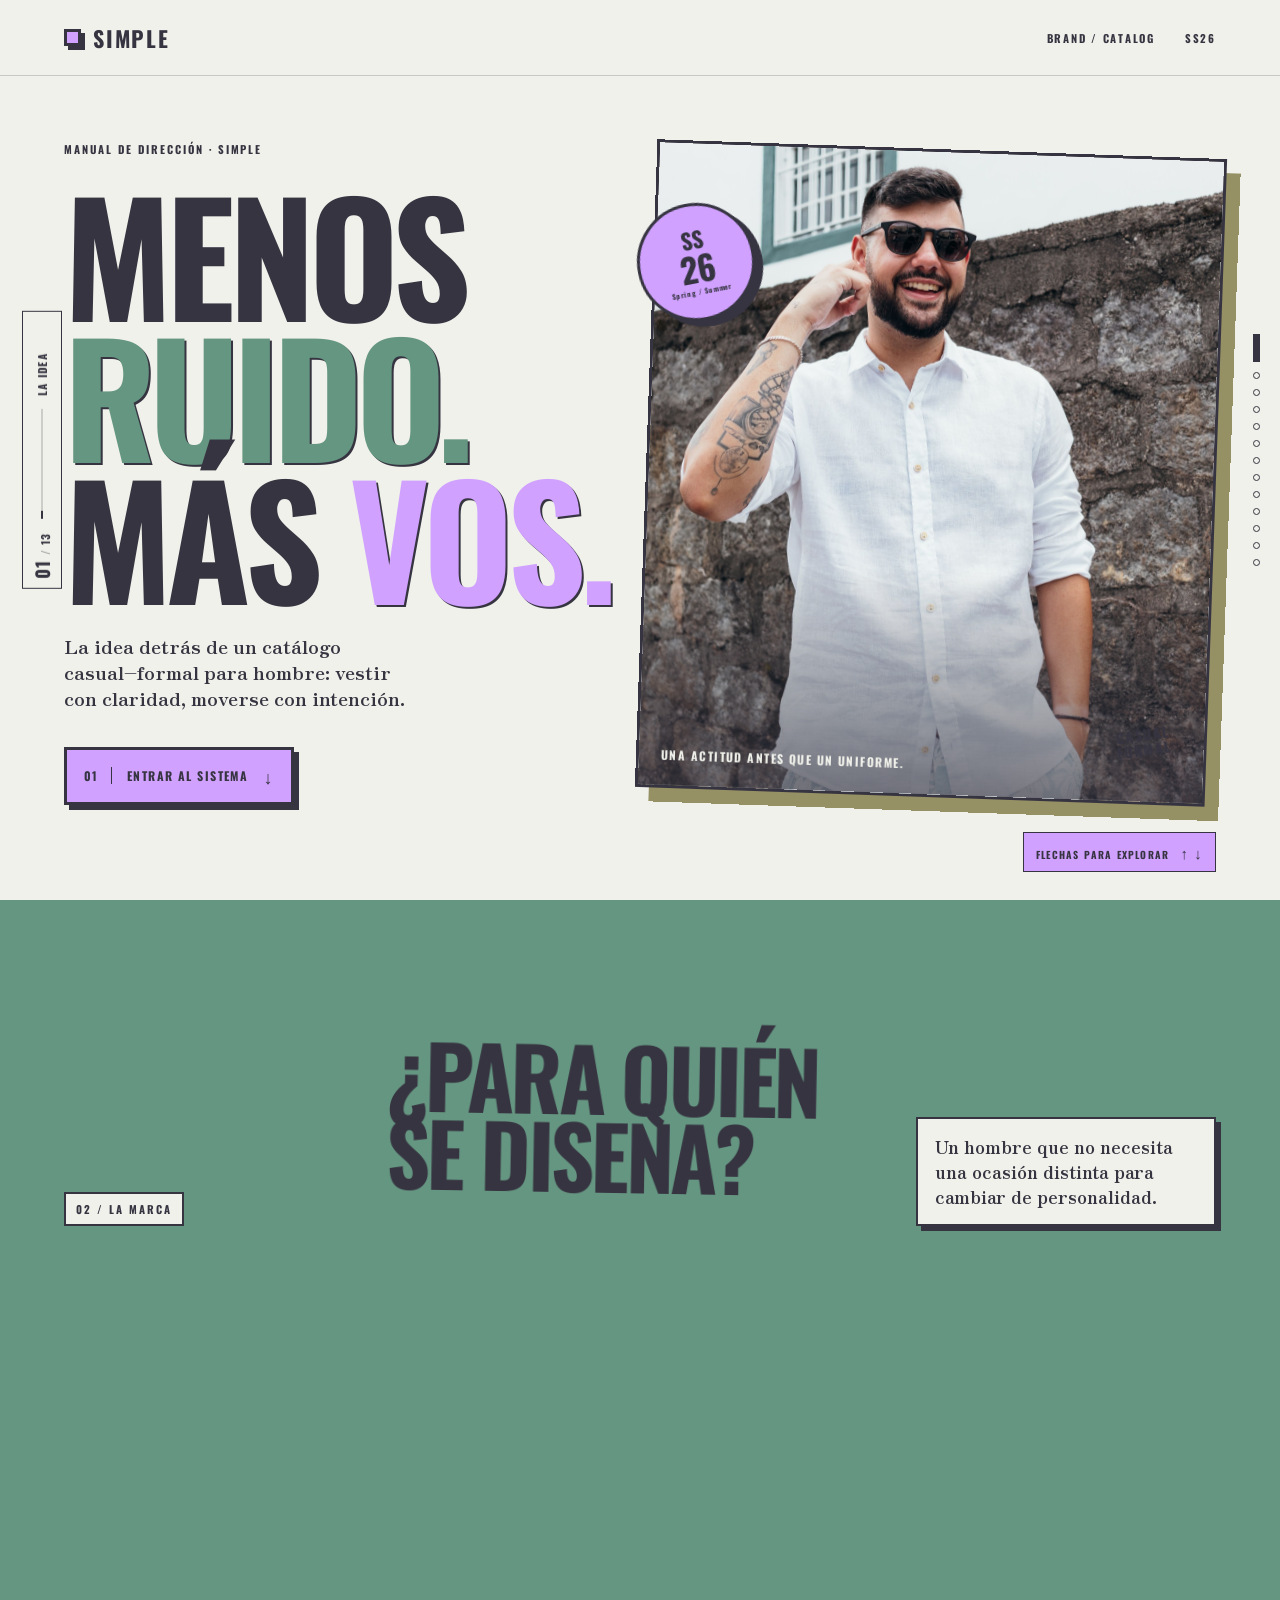
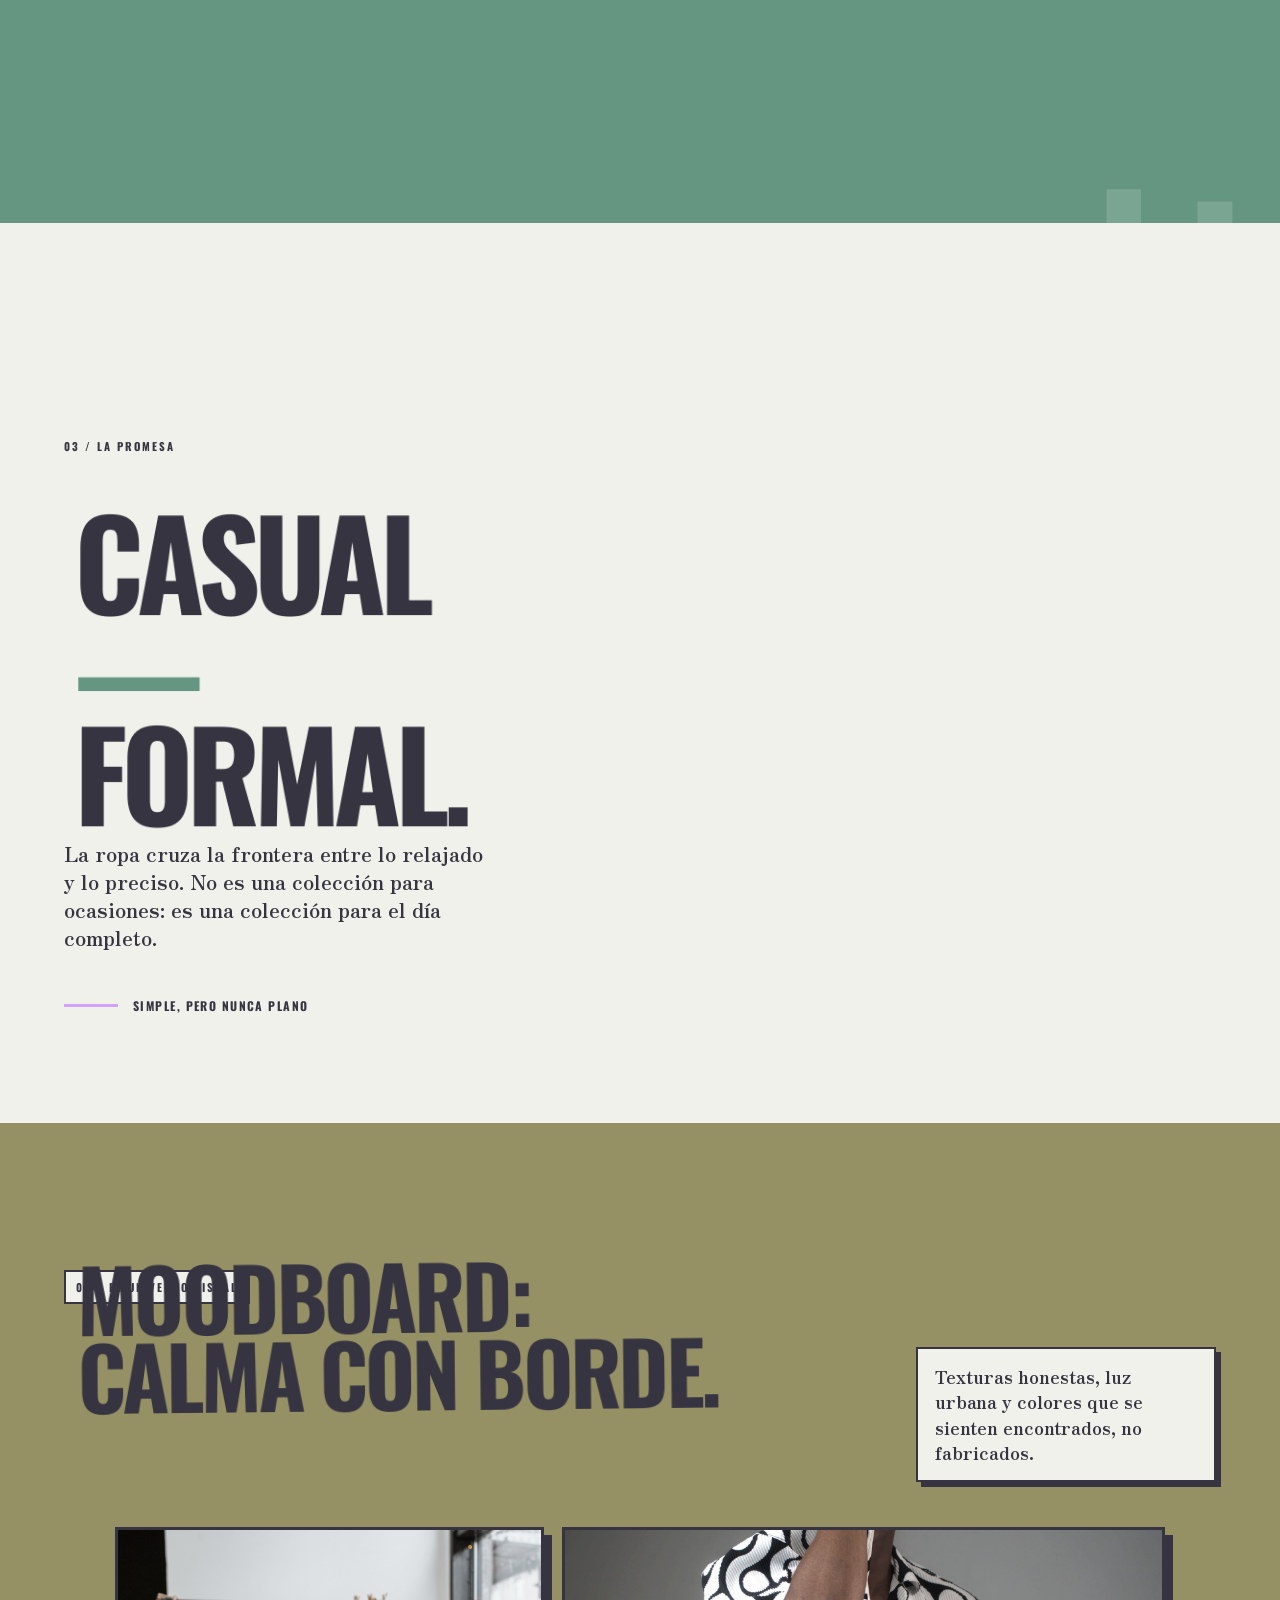
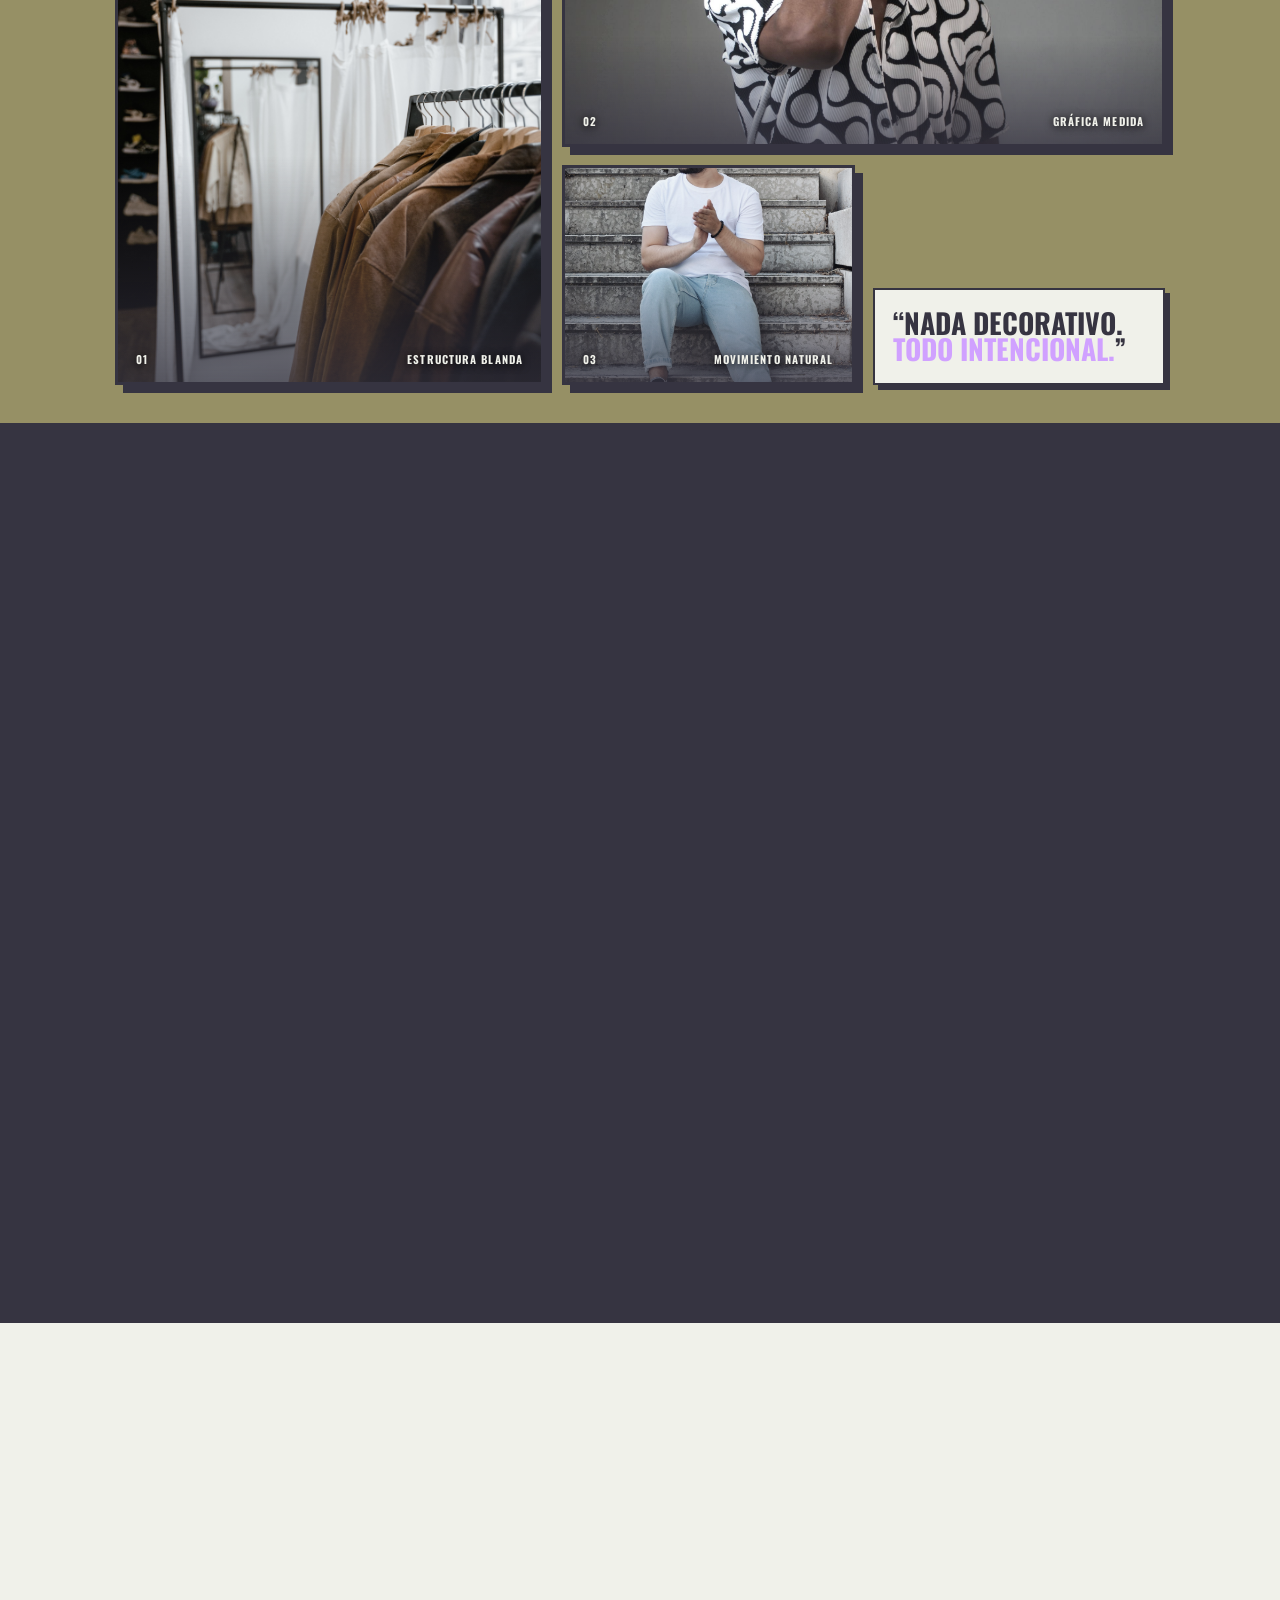
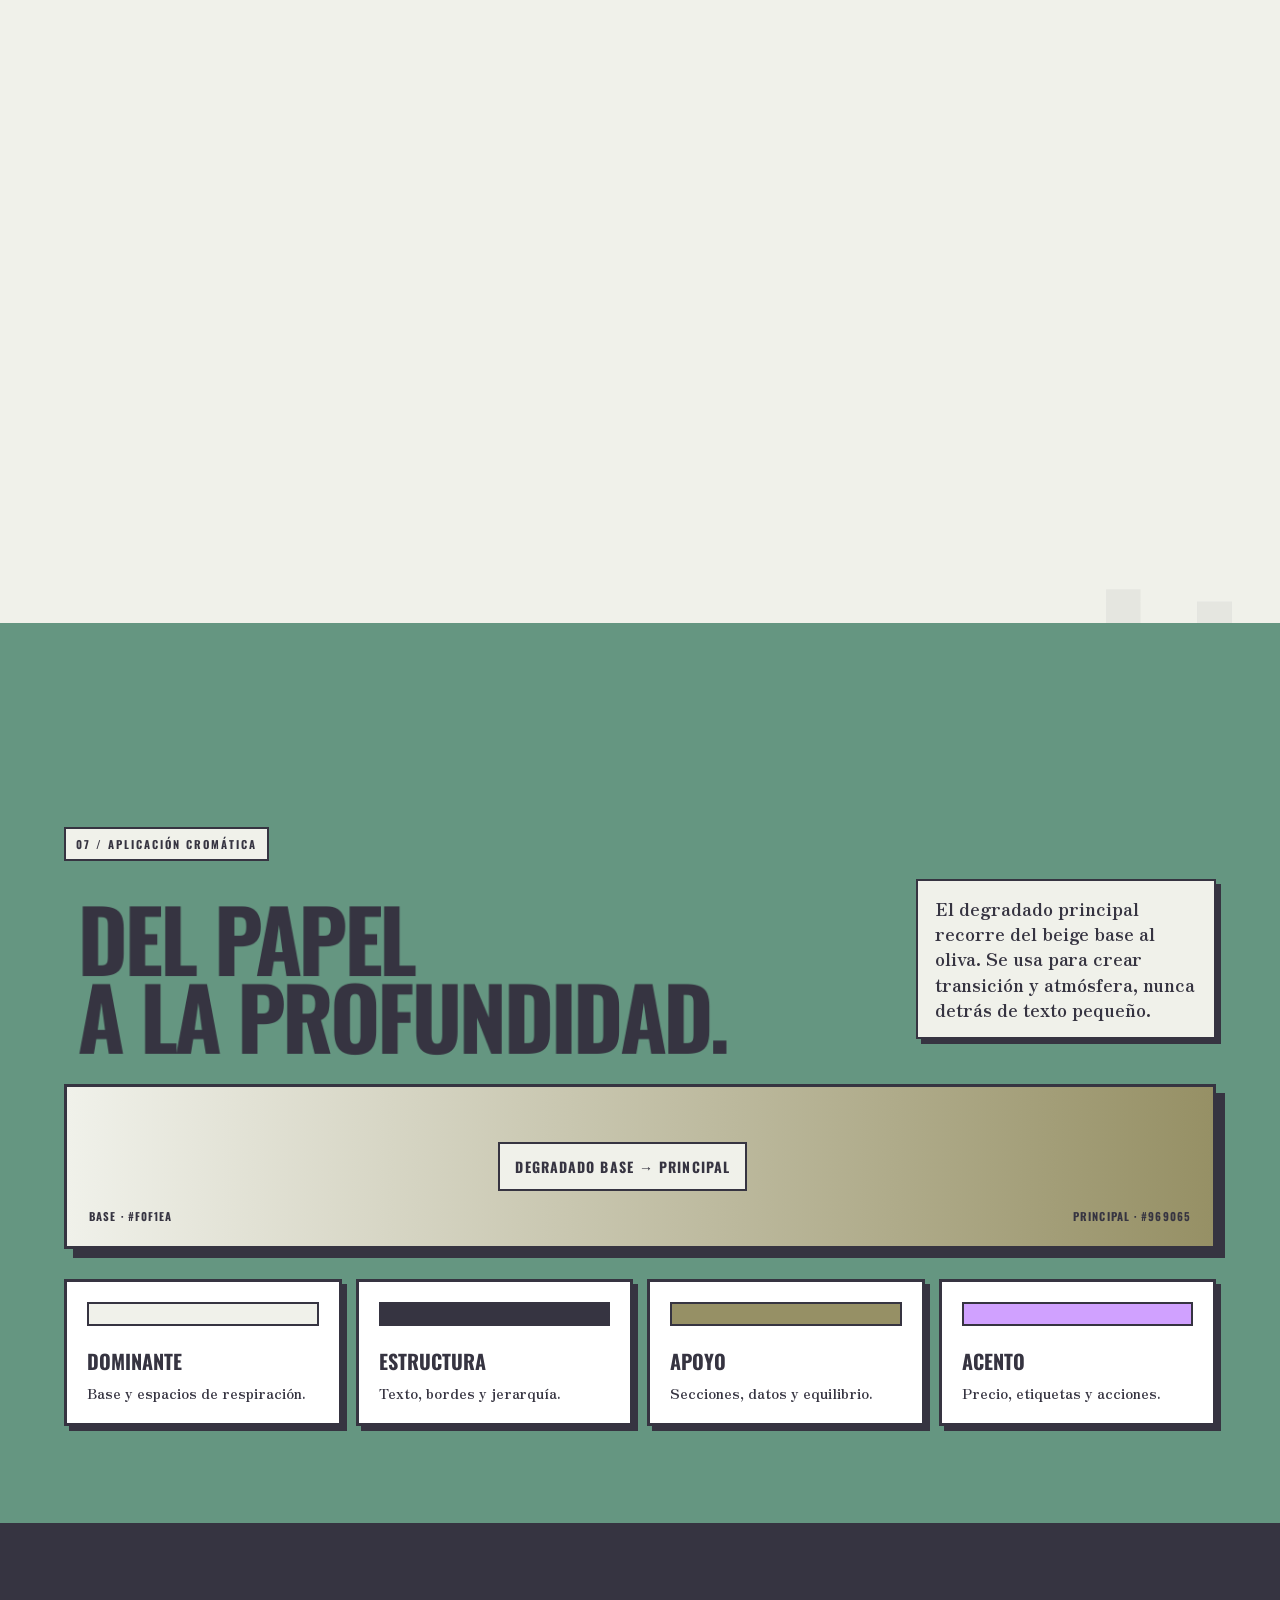
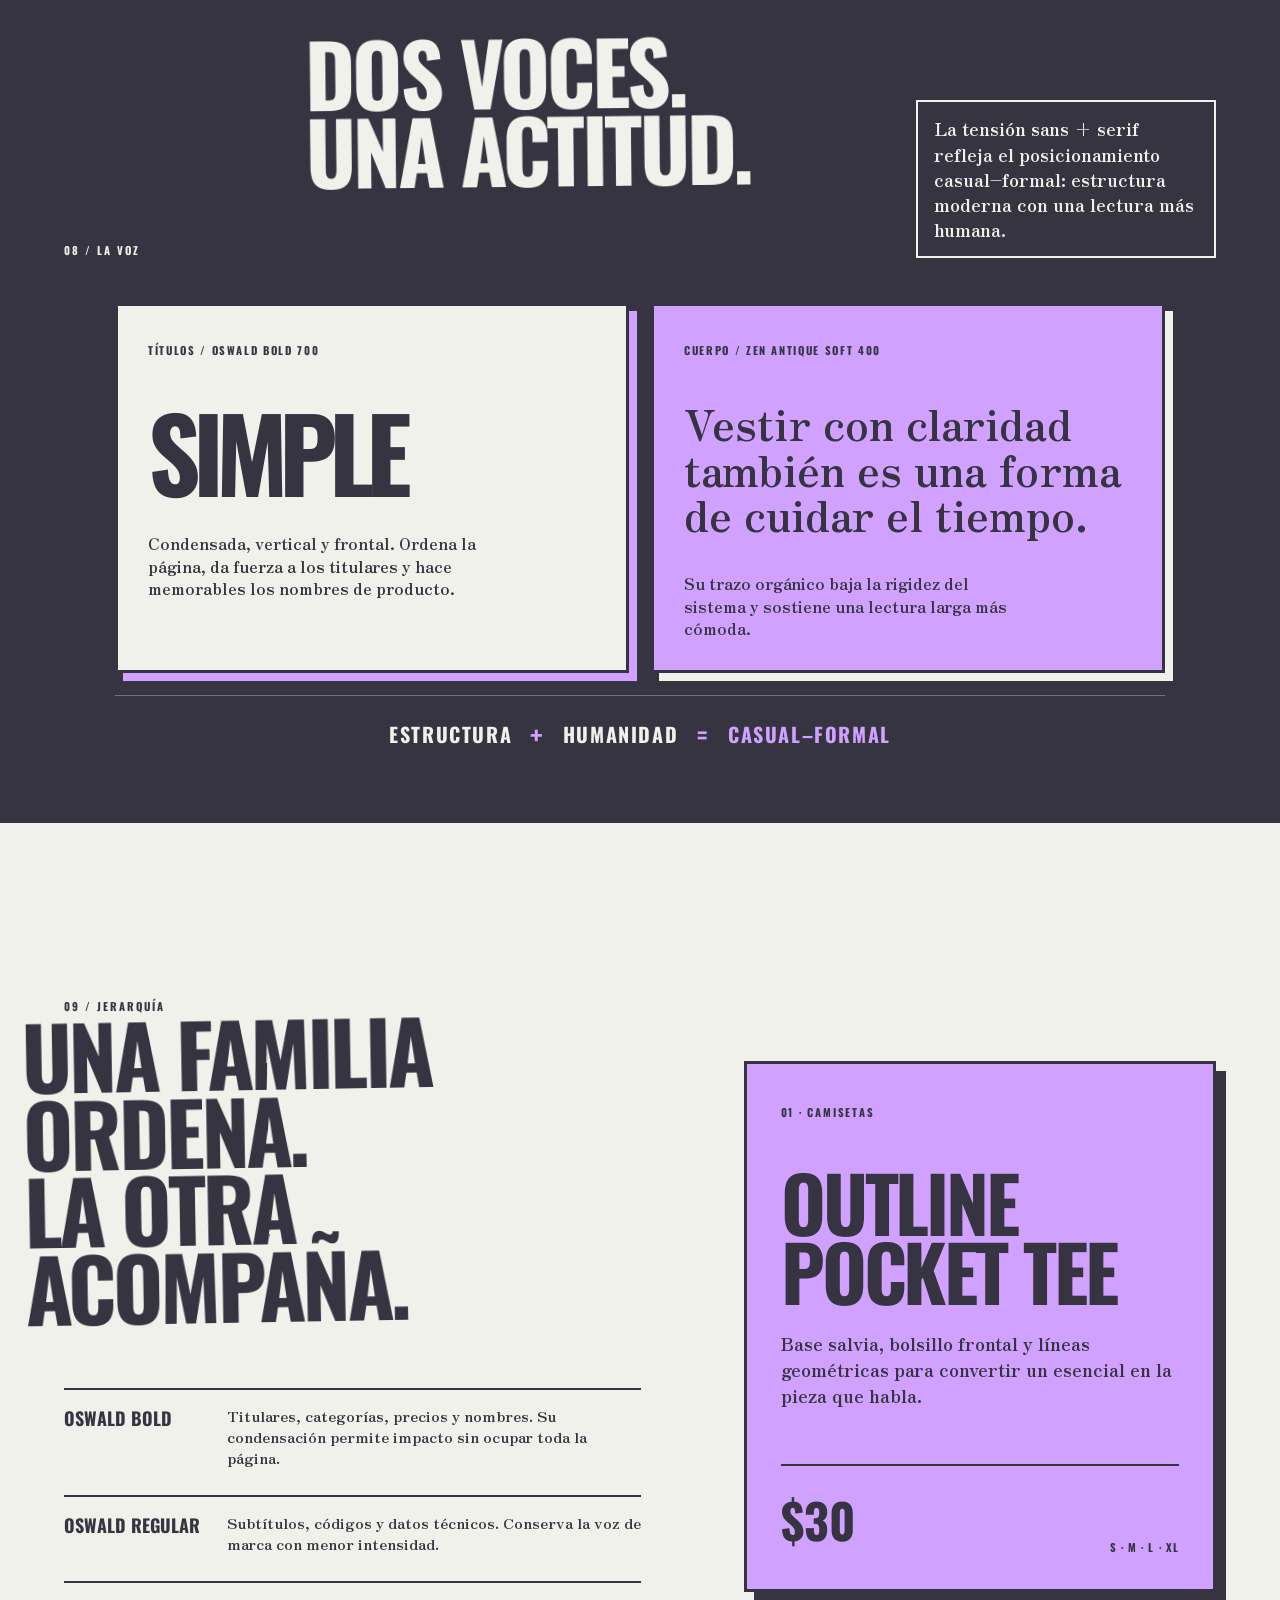
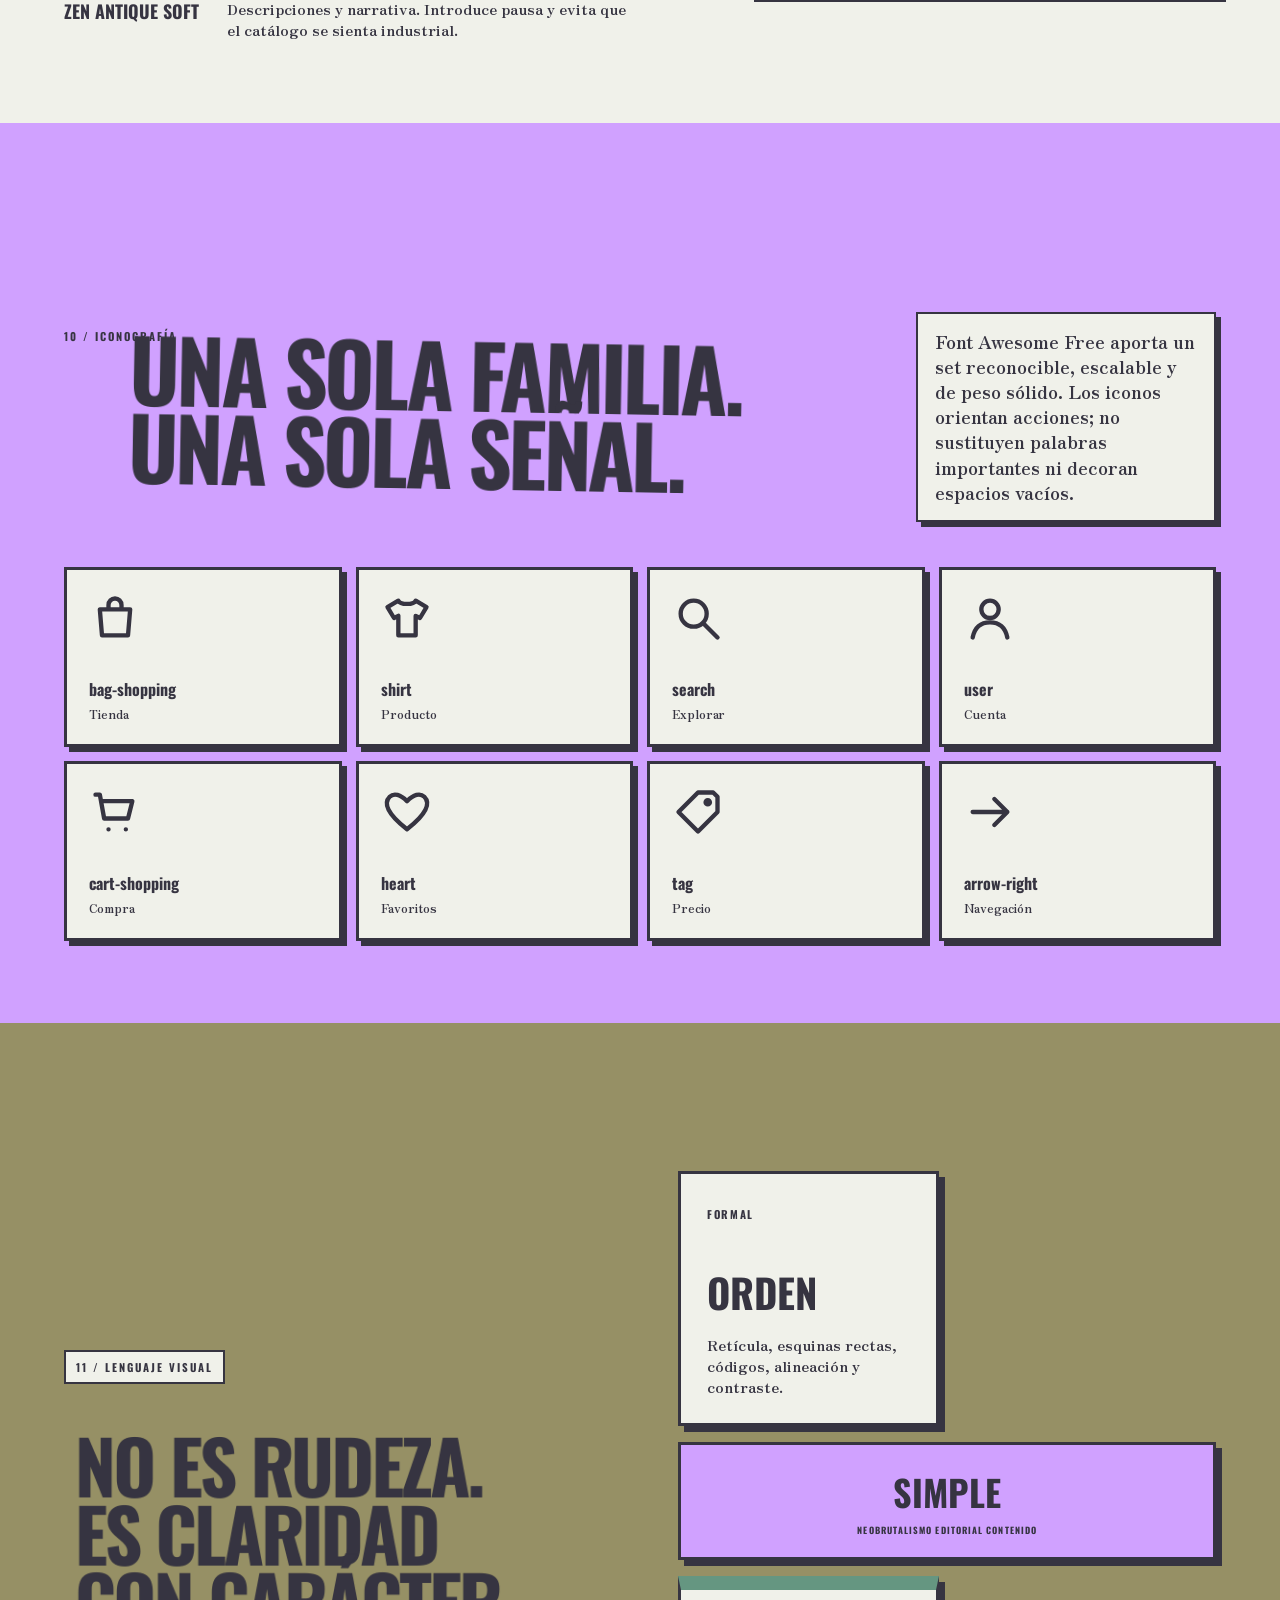
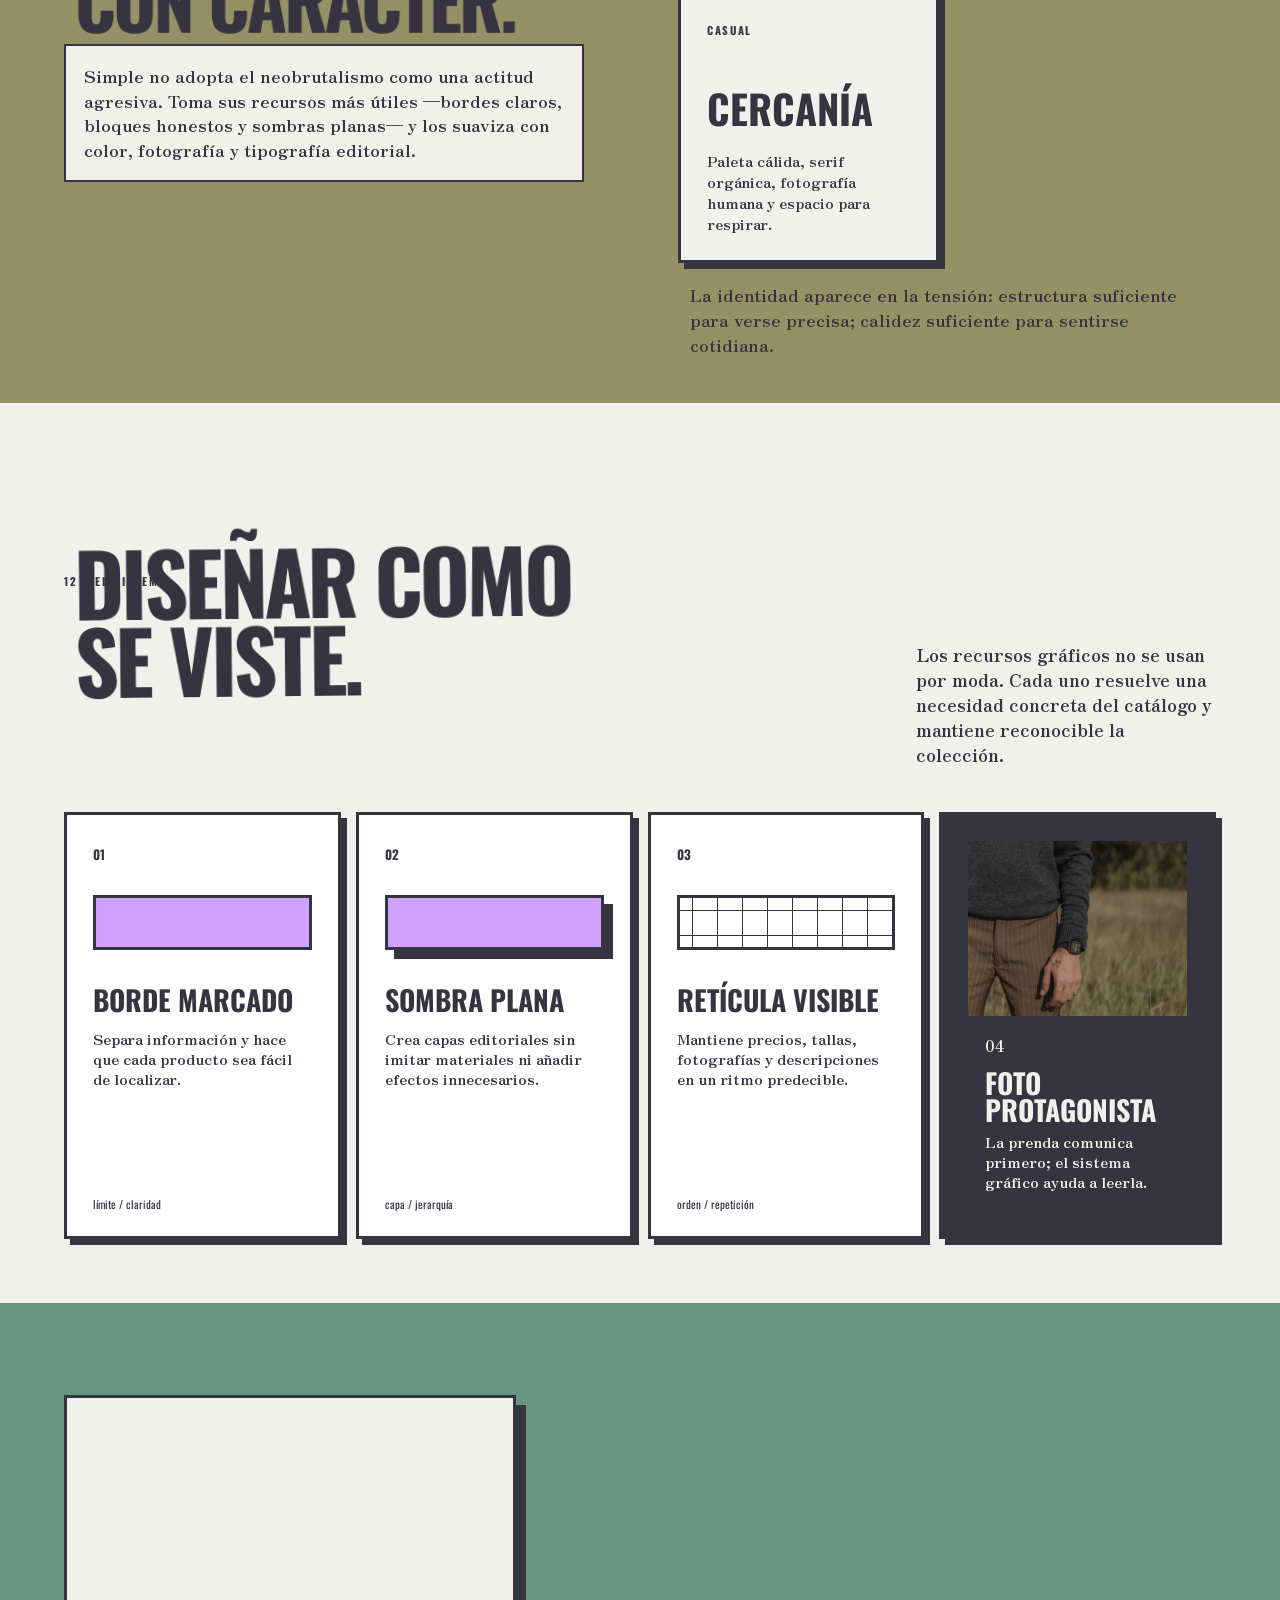
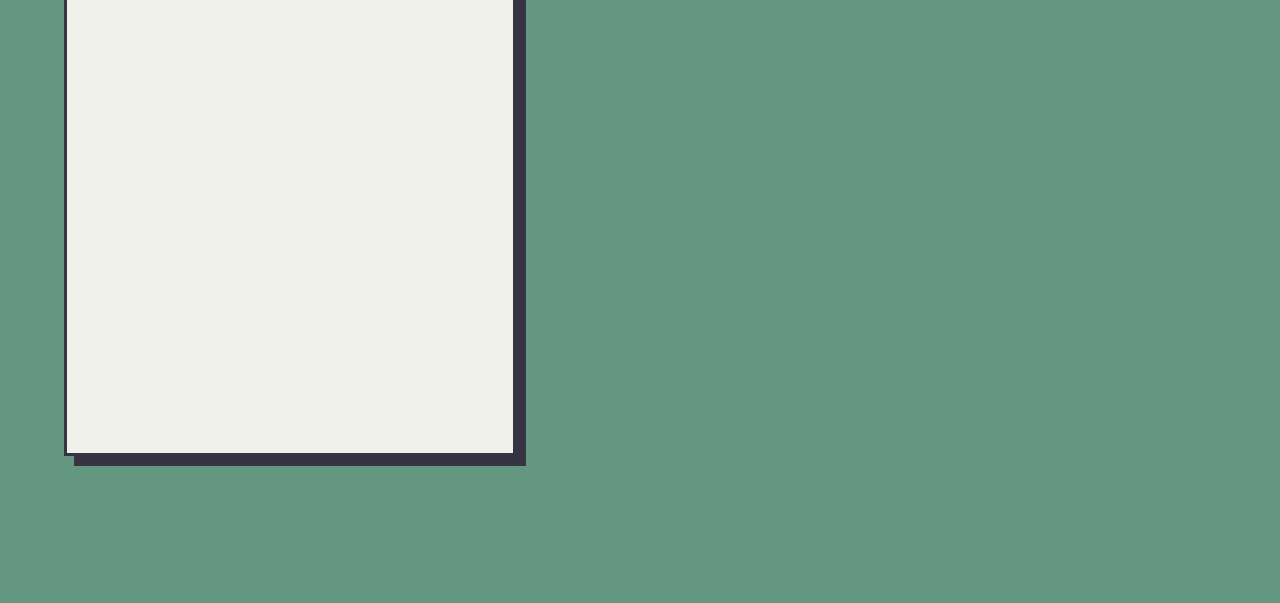
==== commit 19316910: "Actualiza catálogo y añade QR a revista interactiva" ====
--- a/index.html
+++ b/index.html
@@ -168,7 +168,7 @@
     <section class="story-section closing-section" id="catalogo" data-label="Aplicación">
       <div class="closing-grid texture">
         <div class="closing-copy reveal"><p class="eyebrow">13 / Aplicación</p><h2>Una idea que<br>se puede <em>usar.</em></h2><p>El catálogo no explica la marca: la hace visible. Cada página convierte una decisión estratégica en una experiencia de compra clara, editorial y con carácter.</p><a class="closing-button" href="catalogo/revista-interactiva.html">ver el catálogo <span>↗</span></a></div>
-        <div class="closing-collage reveal reveal-delay"><figure class="closing-photo photo-a"><img src="catalogo/Calzado/Calzado%20especial.jpg" alt="Modelo masculino con sneakers"></figure><figure class="closing-photo photo-b"><img src="catalogo/Shorts/Short%20especial.jpg" alt="Modelo masculino con shorts"></figure><div class="closing-tag">SIMPLE<br><small>LESS, BUT BETTER</small></div></div>
+        <div class="closing-collage reveal reveal-delay"><figure class="closing-photo photo-a"><img src="catalogo/Calzado/zapato%20especial.jpg" alt="Modelo masculino con sneakers"></figure><figure class="closing-photo photo-b"><img src="catalogo/Shorts/Short%20especial.jpg" alt="Modelo masculino con shorts"></figure><div class="closing-tag">SIMPLE<br><small>LESS, BUT BETTER</small></div></div>
       </div>
     </section>
   </main>
